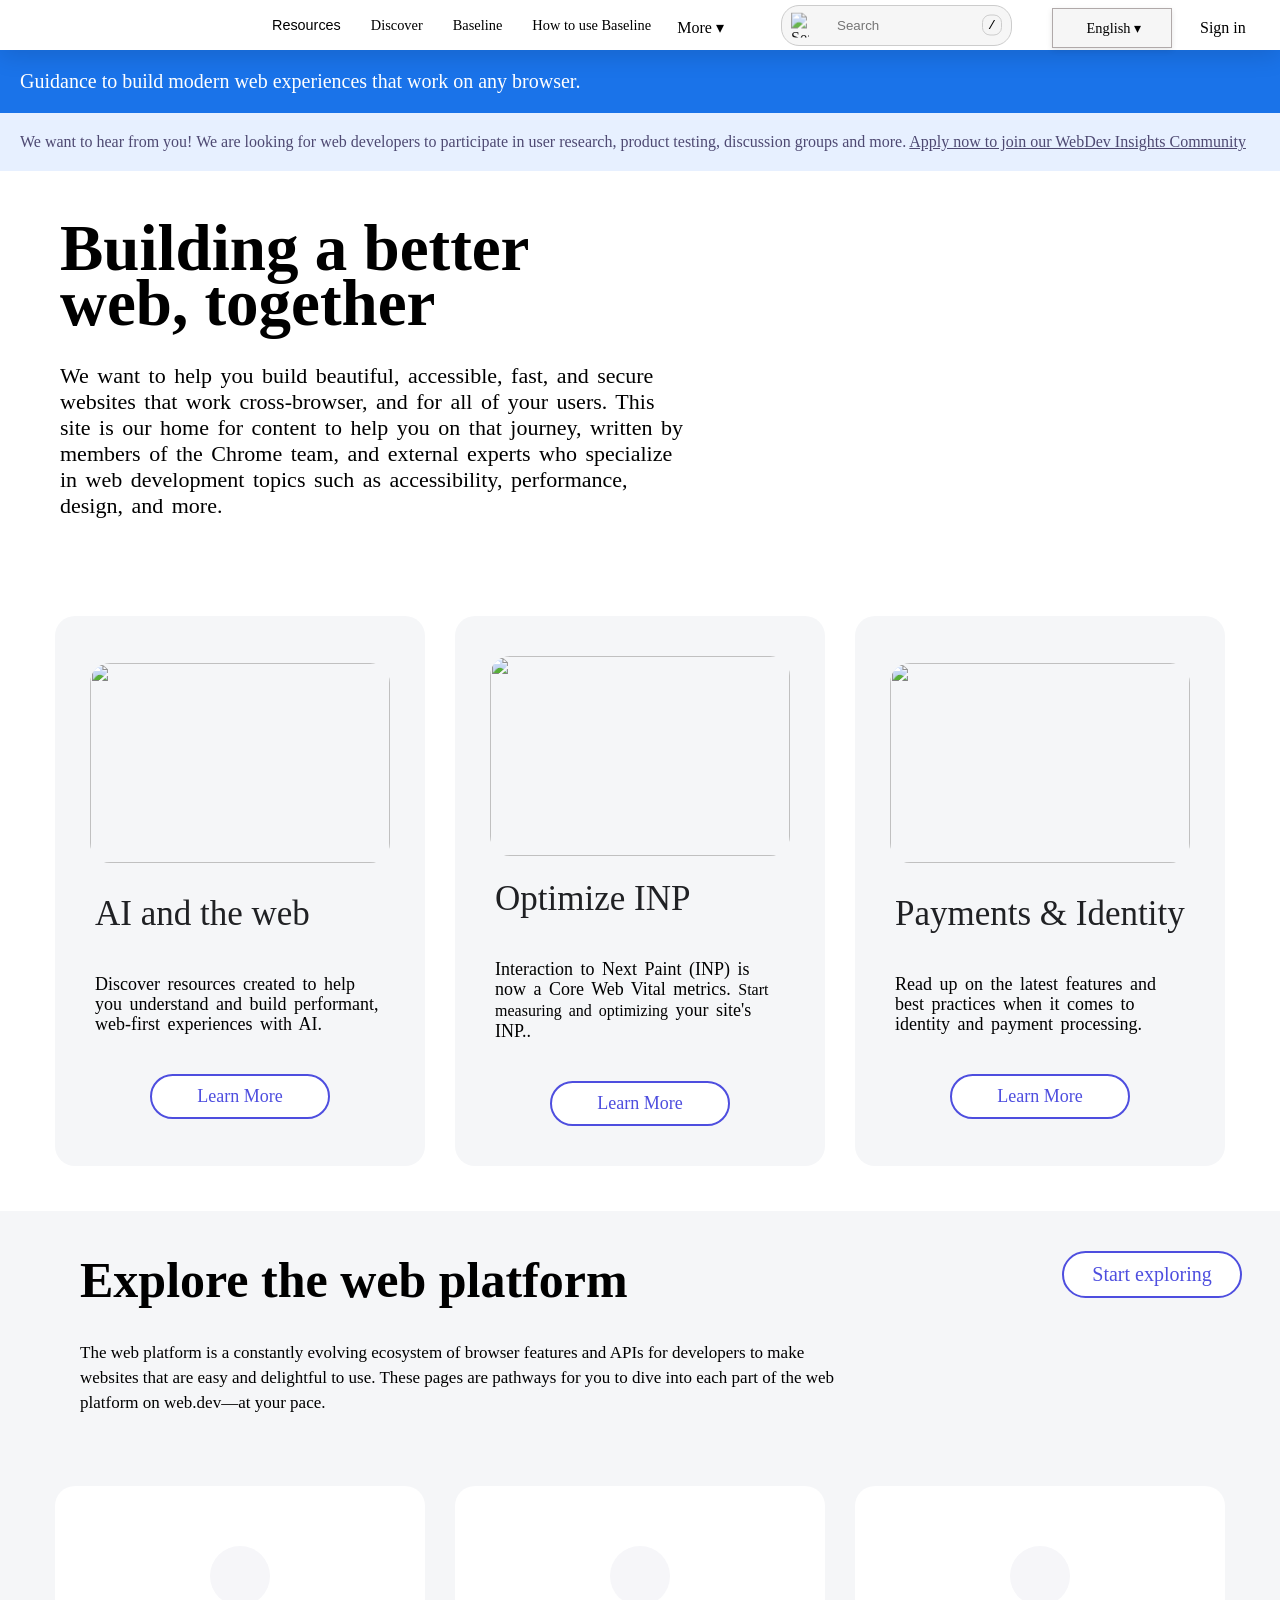
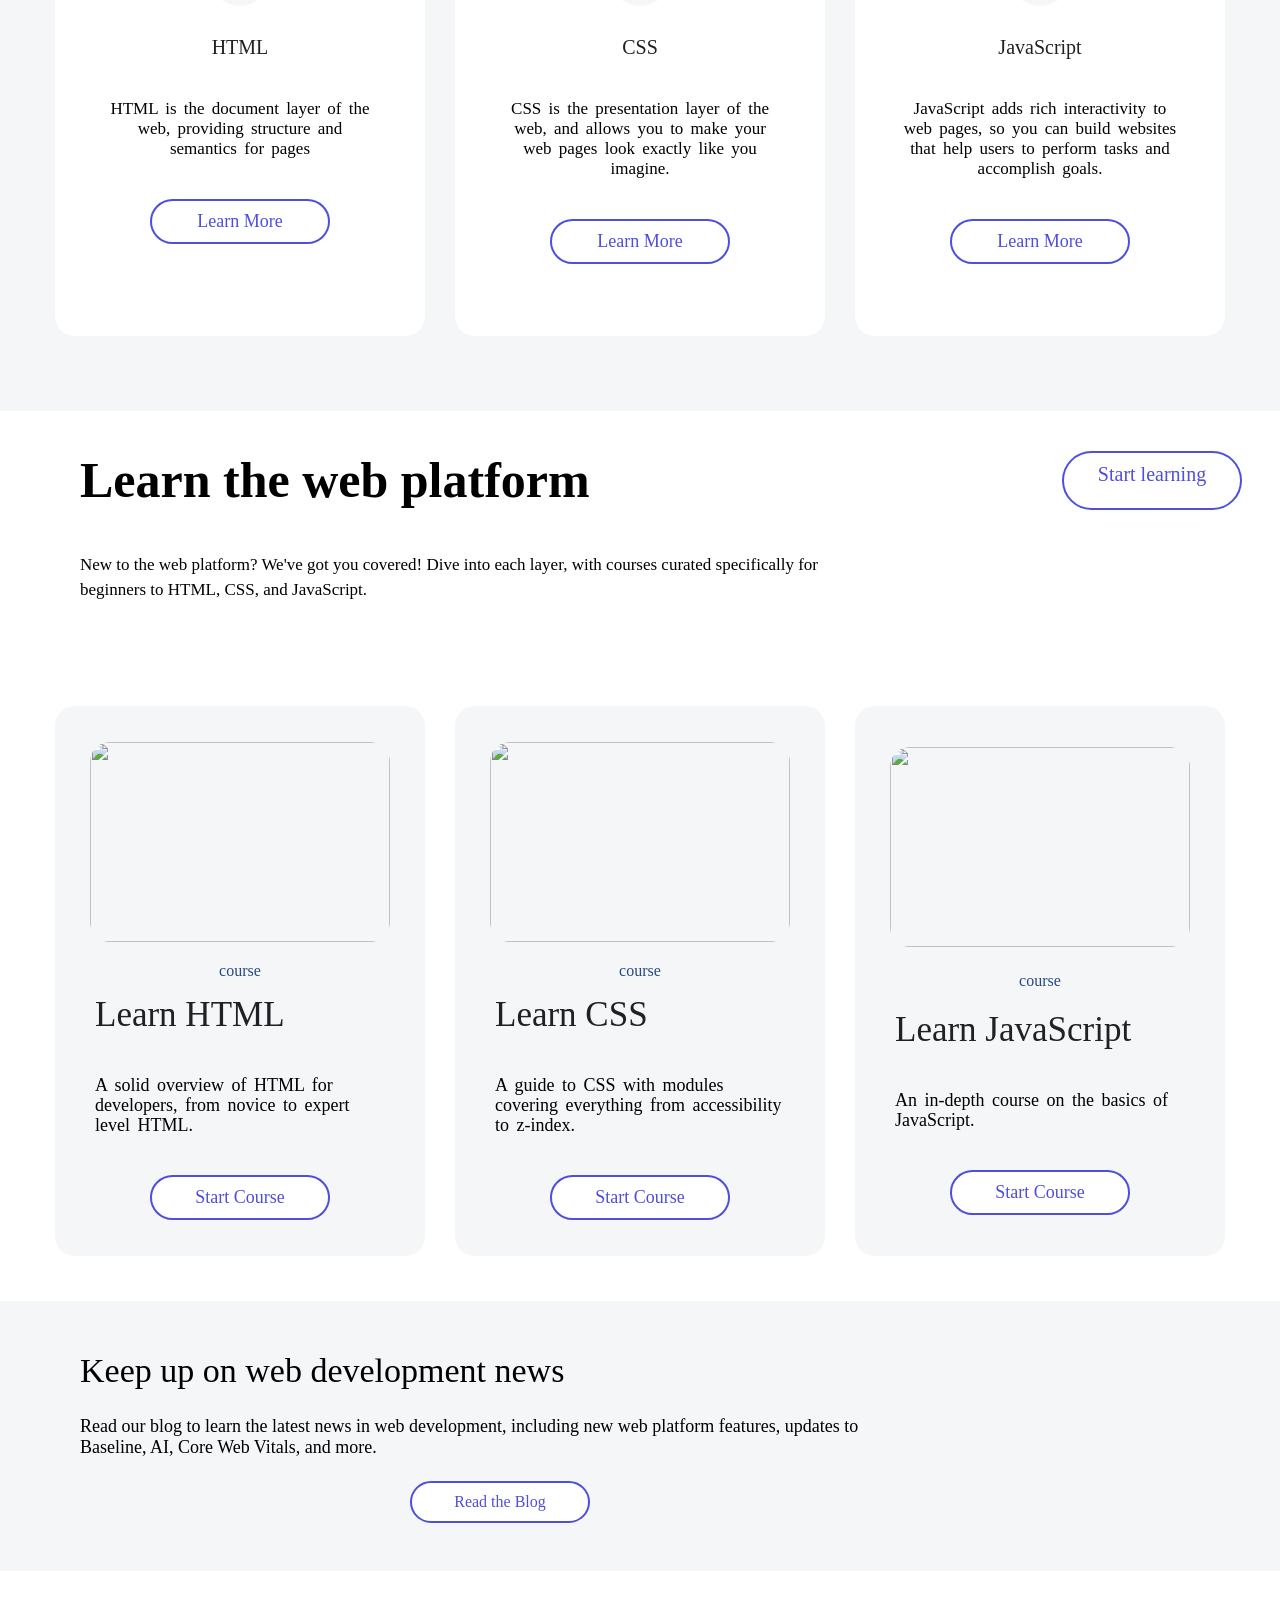
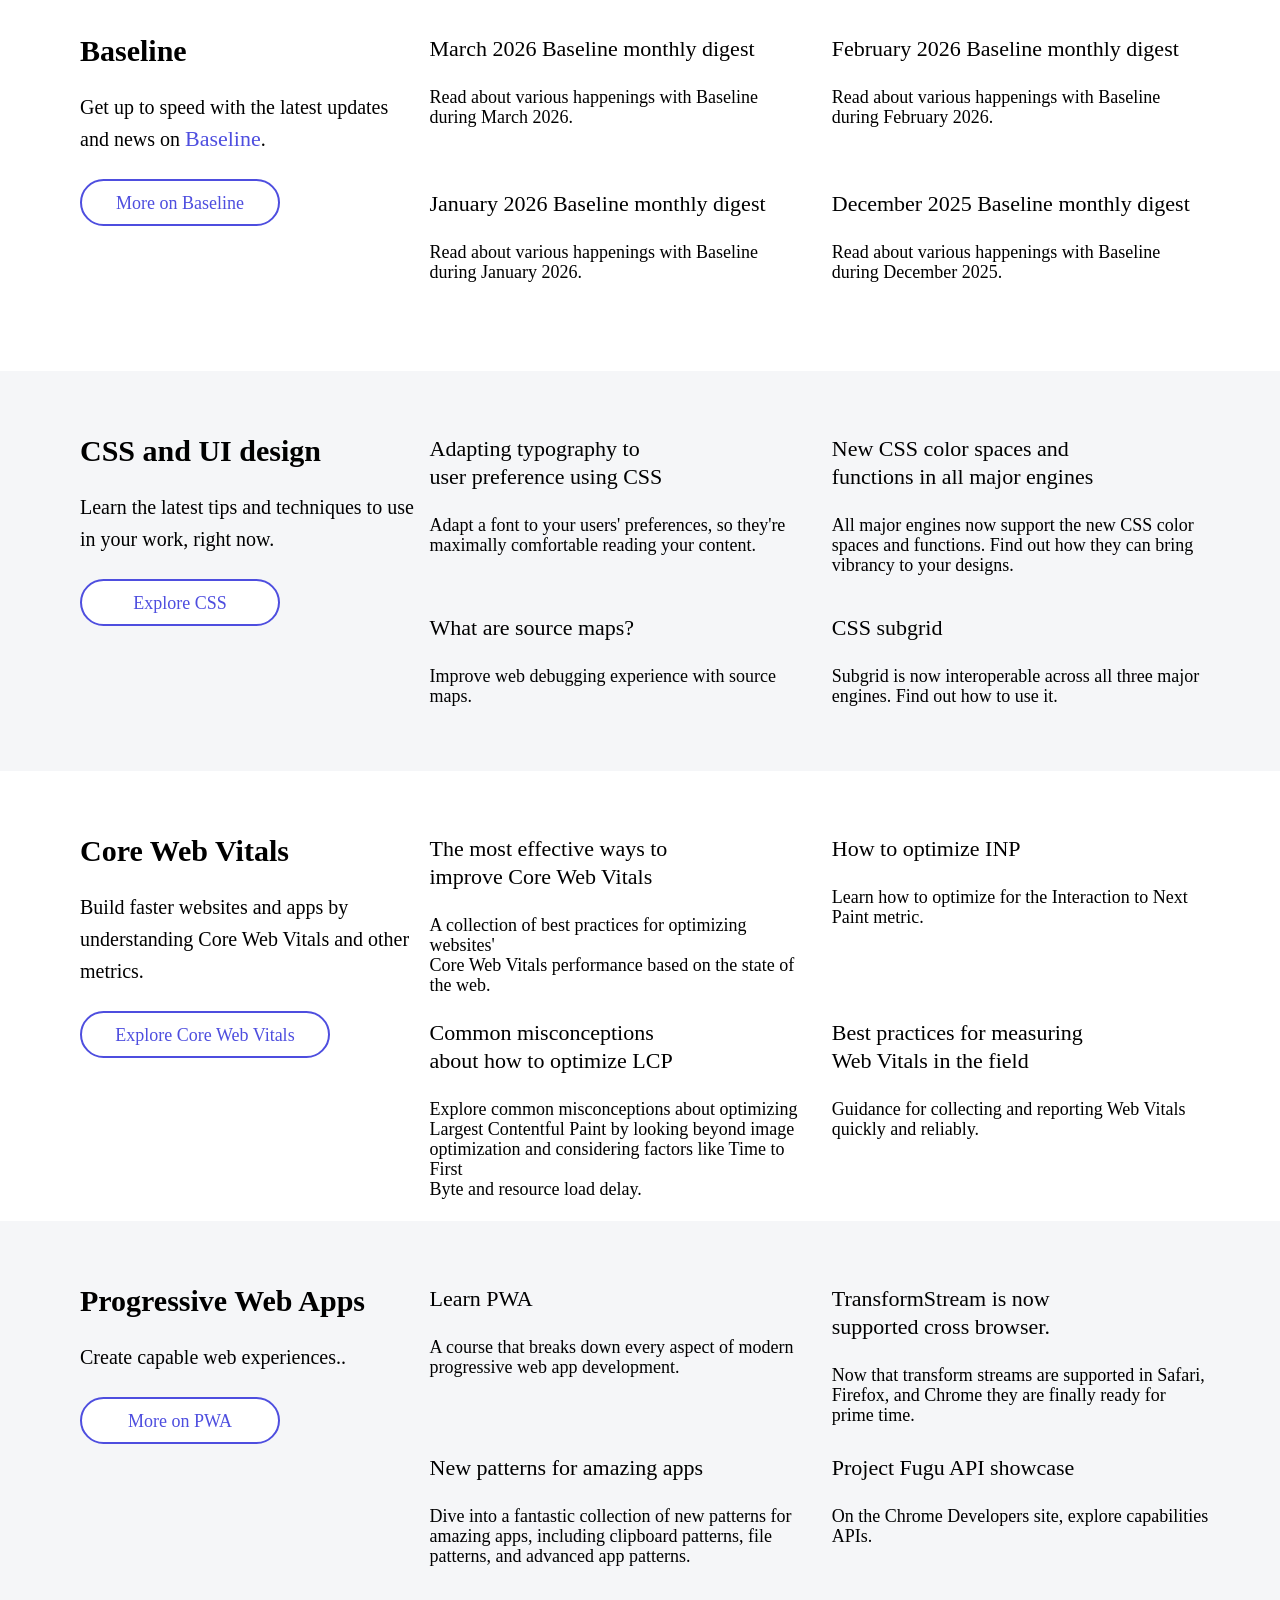
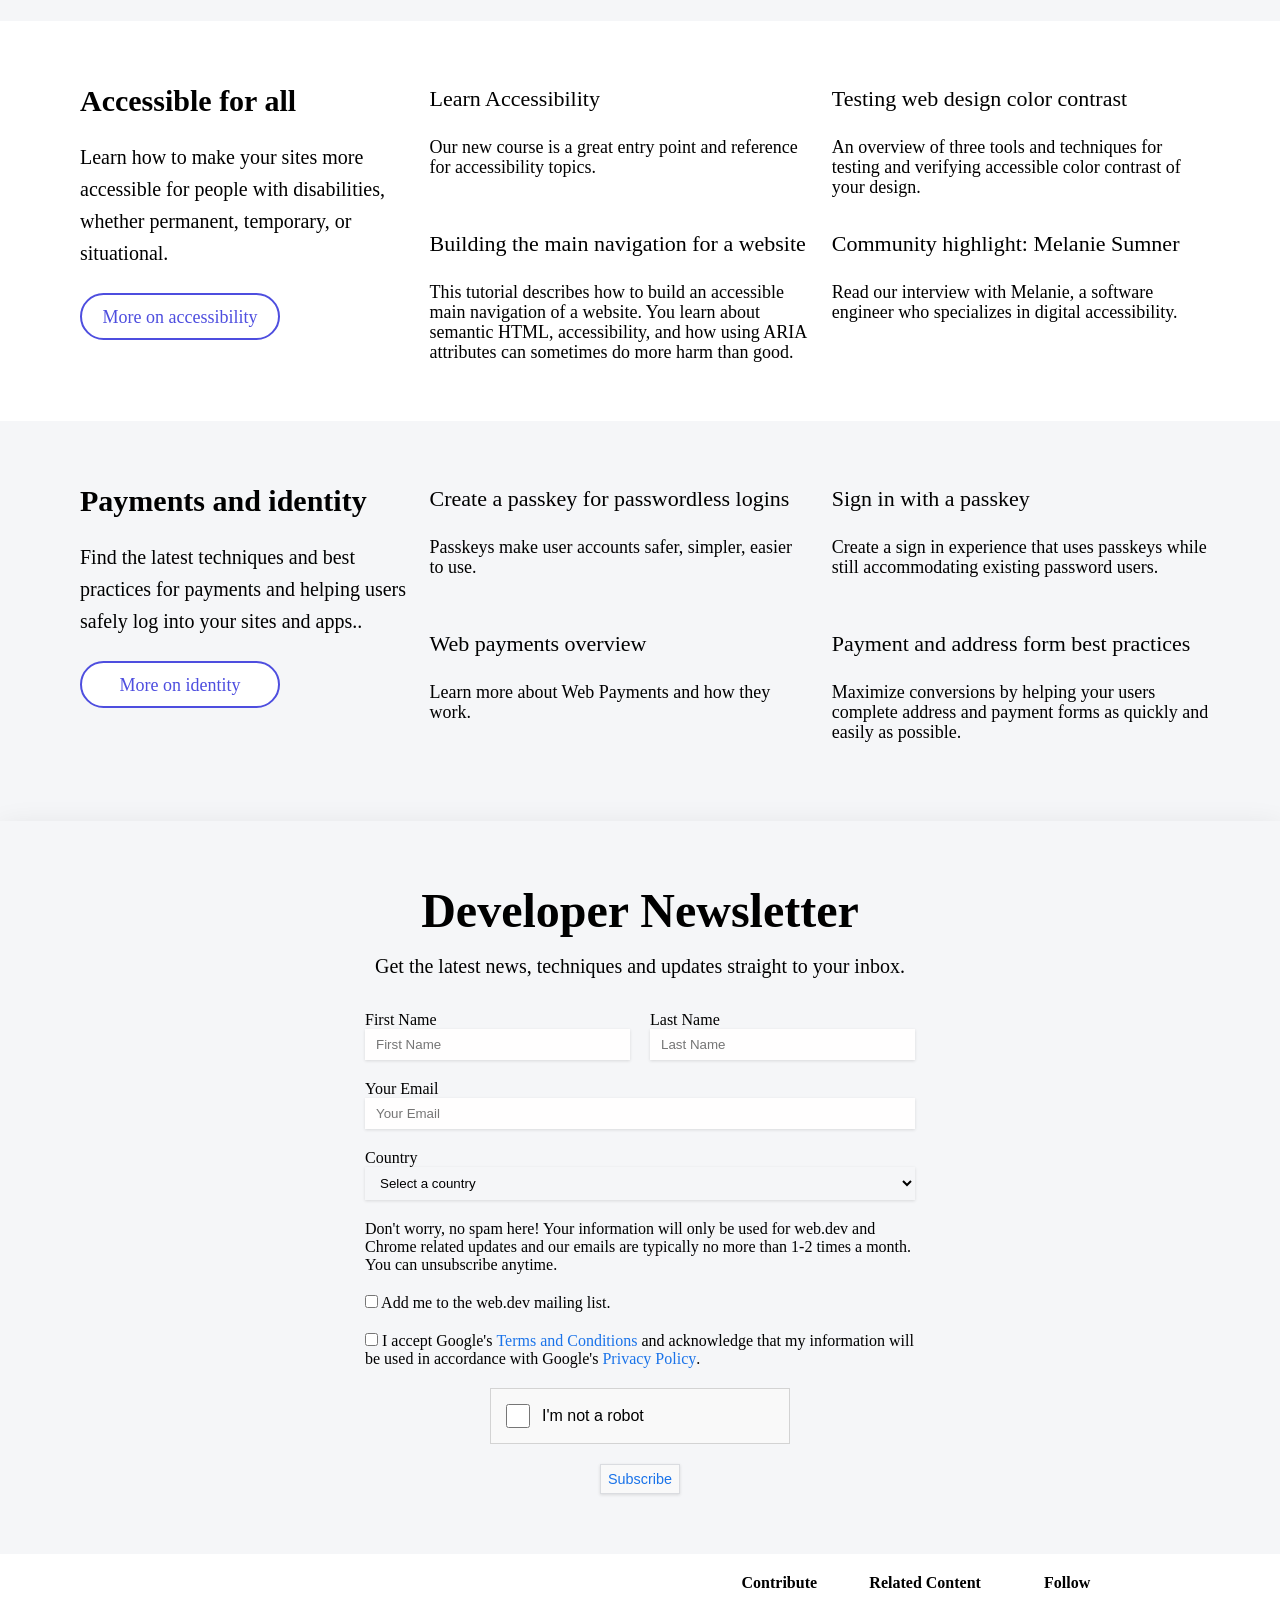
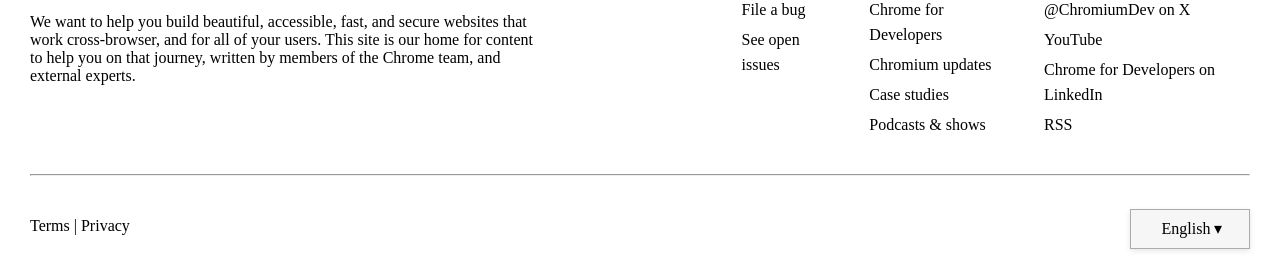
==== index.html @ 0dda72aa "Add files via upload" ====
<!DOCTYPE html>
<html lang="en">

<head>
  <meta charset="UTF-8">
  <meta name="viewport" content="width=device-width, initial-scale=1.0">
  <link rel="icon" type="image/png" href="/web-dev/web-dev-imgs/imgi_103_favicon.png">
  <link rel="stylesheet" href="style.css">
  <title>Document</title>
</head>

<body>
  <div class="header">
    <div class="d-img">
      <img src="./web-dev/web-dev-imgs/nav-img.svg" alt="" srcset="">
    </div>

    <div class="header-content">
      <div class="header-content1">
        <div class="nav-dropdown">
          <button>Resources</button>
        </div>

        <a href="#">Discover</a>

        <a href="#">Baseline</a>

        <a href="#" class="how-to">How to use Baseline</a>

        <div class="more">
          <span>More</span>
          <span class="arrow">▾</span>

          <ul class="more-menu">
            <li><a href="#">Blog</a></li>
            <li><a href="#">Case Study</a></li>
          </ul>

        </div>

      </div>

      <div class="header-content2">
        <div class="search-box">
          <img src="./web-dev/web-dev-imgs/download (1).svg" alt="Search" class="search-icon">

          <input type="text" placeholder="Search">

          <kbd class="search-stroke">/</kbd>
        </div>

        <div class="theme-dropdown">

          <div class="selected-theme">
            <img src="/web-dev/web-dev-imgs/icons8-light-mode-24.png" alt="">
          </div>

          <ul class="theme-menu">
            <li>
              <a href="#">
                <img src="/web-dev/web-dev-imgs/icons8-light-mode-24.png" alt="">
                Light Mode
              </a>
            </li>

            <li>
              <a href="#">
                <img src="/web-dev/web-dev-imgs/icons8-dark-mode-24.png" alt="">
                Dark Mode
              </a>
            </li>
          </ul>

        </div>

        <div class="header-content2-language">

          <label for="lang-toggle" class="lang-label">
            <img src="/web-dev/web-dev-imgs/icons8-globe-24.png" alt="" style="height:14px;">
            <span>English</span>
            <span class="arrow">▾</span>
          </label>

          <ul class="language-menu">
            <li><a href="#">English</a></li>
            <li><a href="#">French</a></li>
            <li><a href="#">Spanish</a></li>
          </ul>

        </div>

        <span class="header-content2-signin"><a href="#">Sign in</a></span>

      </div>

    </div>

  </div>

  <div class="guidance">
    <div>Guidance to build modern web experiences that work on any browser.</div>
  </div>

  <div>
    <div class="join">
      We want to hear from you! We are looking for web developers to participate in user research, product testing,
      discussion groups and more. <a href="#">Apply now to join our WebDev Insights Community</a>
    </div>

  </div>

  <section>
    <div class="content3">
      <div class="content3-word">
        <h3>Building a better <br> web, together</h3>
        <div class="sentence">We want to help you build beautiful, accessible, fast, and secure <br> websites that work
          cross-browser, and for all of your users. This <br> site is our home for content to help you on that journey,
          written by <br> members of the Chrome team, and external experts who specialize <br> in web development topics
          such as accessibility, performance, <br> design, and more.</div>
      </div>

      <figure class="content3-img">
        <img src="/web-dev/web-dev-imgs/imgi_2_home-blue.png" alt="" style="height: 300px;">
      </figure>

    </div>
  </section>

  <section>
    <div class="image-cards">

      <div class="image-cards1">
        <div>
          <a href="#"><img src="/web-dev/web-dev-imgs/imgi_3_ai-feature.png" alt=""
              style="height: 200px; width: 300px; border-radius: 20px;"></a>
        </div>

        <div class="image-cards1-words">
          <div>

            <h3 class="chard1"><a href="#">AI and the web</a></h3>

            <div class="chardsd">Discover resources created to help you understand and build performant, web-first
              experiences with AI.</div>

            <div class="chardsa">
              <a href="#">Learn More</a>
            </div>
          </div>

        </div>
      </div>

      <div class="image-cards2">
        <div>
          <a href="#"><img src="/web-dev/web-dev-imgs/imgi_4_inp-icon-only.jpg" alt=""
              style="height: 200px; width: 300px; border-radius: 20px;"></a>
        </div>

        <div class="image-cards2-words">
          <div>

            <h3 class="chard2"><a href="#">Optimize INP</a></h3>

            <div class="chardsd">Interaction to Next Paint (INP) is now a Core Web Vital metrics. <a href="#">Start
                measuring and optimizing</a> your site's INP..</div>

            <div class="chardsa">
              <a href="#">Learn More</a>
            </div>
          </div>

        </div>
      </div>

      <div class="image-cards3">
        <div>
          <a href="#"><img src="/web-dev/web-dev-imgs/imgi_5_hero-identity.png" alt=""
              style="height: 200px; width: 300px; border-radius: 20px;"></a>
        </div>

        <div class="image-cards3-words">
          <div>

            <h3 class="chard3"><a href="#">Payments & Identity</a></h3>

            <div class="chardsd">Read up on the latest features and best practices when it comes to identity and payment
              processing.</div>

            <div class="chardsa">
              <a href="#">Learn More</a>
            </div>
          </div>

        </div>
      </div>

    </div>
  </section>

  <section>
    <div class="Explore">
      <h2>Explore the web platform</h2>
      <div class="Explorea">
        <a href="#">Start exploring</a>
      </div>
      <div class="explored">The web platform is a constantly evolving ecosystem of browser features and APIs for
        developers to make <br>websites that are easy and delightful to use. These pages are pathways for you to dive
        into each part of the web platform on web.dev—at your pace.</div>
    </div>
  </section>

  <section>
    <div class="second-cards">
      <div class="second-cards1">

        <div class="second-img">
          <a href="#"><img src="/web-dev/web-dev-imgs/icons8-html-24.png" alt=""></a>
        </div>

        <div class="second-cards1-words">
          <h3 class="second-chard1">
            <a href="#">HTML</a>
          </h3>
          <div class="second-chardsd">HTML is the document layer of the web, providing structure and semantics for pages
          </div>
          <div class="second-chardsa">
            <a href="#">Learn More</a>
          </div>
        </div>
      </div>

      <div class="second-cards2">

        <div class="second-img">
          <a href="#"><img src="/web-dev/web-dev-imgs/icons8-css-24.png" alt="" srcset=""></a>
        </div>

        <div class="second-cards2-words">
          <h3 class="second-chard2">
            <a href="#">CSS</a>
          </h3>
          <div class="second-chardsd">CSS is the presentation layer of the web, and allows you to make your web pages
            look exactly like you
            imagine.</div>
          <div class="second-chardsa">
            <a href="#">Learn More</a>
          </div>
        </div>
      </div>

      <div class="second-cards3">
        <div class="second-img">
          <a href="#"><img src="/web-dev/web-dev-imgs/icons8-javascript-24.png" alt="" srcset="">
          </a>
        </div>
        <div class="second-cards3-words">
          <h3 class="second-chard3">
            <a href="#">JavaScript</a>
          </h3>
          <div class="second-chardsd">JavaScript adds rich interactivity to web pages, so you can build websites that
            help users to perform tasks and accomplish goals.</div>
          <div class="second-chardsa">
            <a href="#">Learn More</a>
          </div>
        </div>
      </div>
    </div>
  </section>

  <section>
    <div class="Second-Explore">
      <h2>Learn the web platform</h2>
      <div class="Explorea">
        <a href="#">Start learning</a>
      </div>
      <div class="explored">New to the web platform? We've got you covered! Dive into each layer, with courses curated
        specifically for beginners to HTML, CSS, and JavaScript.</div>
    </div>
  </section>

  <section>
    <div class="image-cards">

      <div class="image-cards1">
        <div>
          <a href="#"><img src="/web-dev/web-dev-imgs/html_960.png" alt=""
              style="height: 200px; width: 300px; border-radius: 20px;"></a>
        </div>

        <div style="color: #274886;">
          <span>course</span>
        </div>

        <div class="image-cards1-words">
          <div>

            <h3 class="chard1"><a href="#">Learn HTML</a></h3>

            <div class="chardsd">A solid overview of HTML for developers, from novice to expert level HTML.</div>

            <div class="chardsa3">
              <a href="#">Start Course</a>
            </div>
          </div>

        </div>
      </div>

      <div class="image-cards2">
        <div>
          <a href="#"><img src="/web-dev/web-dev-imgs/css_960.png" alt=""
              style="height: 200px; width: 300px; border-radius: 20px;"></a>
        </div>

        <div style="color: #274886;">
          <span>course</span>
        </div>

        <div class="image-cards2-words">
          <div>

            <h3 class="chard2"><a href="#">Learn CSS</a></h3>

            <div class="chardsd">A guide to CSS with modules covering everything from accessibility to z-index.</div>

            <div class="chardsa3">
              <a href="#">Start Course</a>
            </div>
          </div>

        </div>
      </div>

      <div class="image-cards3">
        <div>
          <a href="#"><img src="/web-dev/web-dev-imgs/js_960.png" alt=""
              style="height: 200px; width: 300px; border-radius: 20px;"></a>
        </div>

        <div style="color: #274886;">
          <span>course</span>
        </div>

        <div class="image-cards3-words">
          <div>

            <h3 class="chard3"><a href="#">Learn JavaScript</a></h3>

            <div class="chardsd">An in-depth course on the basics of JavaScript.</div>

            <div class="chardsa3">
              <a href="#">Start Course</a>
            </div>
          </div>

        </div>
      </div>

    </div>
  </section>

  <section>
    <div class="blog">

      <div class="blog1">
        <h3>Keep up on web development news</h3>

        <div class="blog-d">Read our blog to learn the latest news in web development, including new web platform
          features, updates to Baseline, AI, Core Web Vitals, and more.</div>
        <div class="blog-a">
          <a href="#">Read the Blog</a>
        </div>
      </div>

      <div class="blog-img">
        <img src="/web-dev/web-dev-imgs/imgi_95_blog-header_480.png" alt="" style="height: 180px;">
      </div>

    </div>


  </section>

  <section>
    <div class="baseline">
      <header class="baseline1">
        <div>
          <h2>Baseline</h2>
          <div class="baseline1-get-up-to-speed">Get up to speed with the latest updates and news on <a
              href="#">Baseline</a>.</div>
        </div>

        <div class="baseline1-header-more"><a href="#">More on Baseline</a></div>
      </header>


      <div class="baseline2">
        <div>
          <h3><a href="#">March 2026 Baseline monthly digest</a></h3>
          <div>Read about various happenings with Baseline during March 2026.</div>
        </div>

        <div>
          <h3><a href="#">February 2026 Baseline monthly digest</a></h3>
          <div>Read about various happenings with Baseline during February 2026.</div>
        </div>

        <div>
          <h3><a href="#">January 2026 Baseline monthly digest</a></h3>
          <div>Read about various happenings with Baseline during January 2026.</div>
        </div>

        <div>
          <h3><a href="#">December 2025 Baseline monthly digest</a></h3>
          <div>Read about various happenings with Baseline during December 2025.</div>
        </div>
      </div>
    </div>
  </section>

  <section>
    <div class="second-baseline">
      <header class="second-baseline1">
        <div>
          <h2>CSS and UI design</h2>
          <div class="second-baseline1-get-up-to-speed">Learn the latest tips and techniques to use in your work, right
            now.</div>
        </div>

        <div class="second-baseline1-header-more"><a href="#">Explore CSS</a></div>
      </header>


      <div class="second-baseline2">
        <div>
          <h3><a href="#">Adapting typography to <br> user preference using CSS</a></h3>
          <div>Adapt a font to your users' preferences, so they're maximally comfortable reading your content.</div>
        </div>

        <div>
          <h3><a href="#">New CSS color spaces and <br> functions in all major engines</a></h3>
          <div>All major engines now support the new CSS color spaces and functions. Find out how they can bring
            vibrancy to your designs.</div>
        </div>

        <div>
          <h3><a href="#">What are source maps?</a></h3>
          <div>Improve web debugging experience with source maps.</div>
        </div>

        <div>
          <h3><a href="#">CSS subgrid</a></h3>
          <div>Subgrid is now interoperable across all three major engines. Find out how to use it.</div>
        </div>
      </div>
    </div>
  </section>

  <section>
    <div class="baseline" style="height: 450px;">
      <header class="baseline1">
        <div>
          <h2>Core Web Vitals</h2>
          <div class="baseline1-get-up-to-speed">Build faster websites and apps by understanding Core Web Vitals and
            other metrics.</div>
        </div>

        <div class="baseline1-header-more" style="width: 250px;"><a href="#">Explore Core Web Vitals</a></div>
      </header>


      <div class="baseline2">
        <div>
          <h3><a href="#">The most effective ways to <br> improve Core Web Vitals</a></h3>
          <div>A collection of best practices for optimizing websites' <br> Core Web Vitals performance based on the
            state of <br> the web.</div>
        </div>

        <div>
          <h3><a href="#">How to optimize INP</a></h3>
          <div>Learn how to optimize for the Interaction to Next Paint metric.</div>
        </div>

        <div>
          <h3><a href="#">Common misconceptions <br> about how to optimize LCP</a></h3>
          <div>Explore common misconceptions about optimizing <br> Largest Contentful Paint by looking beyond image <br>
            optimization and considering factors like Time to First <br> Byte and resource load delay.</div>
        </div>

        <div>
          <h3><a href="#">Best practices for measuring <br> Web Vitals in the field</a></h3>
          <div>Guidance for collecting and reporting Web Vitals <br> quickly and reliably.</div>
        </div>
      </div>
    </div>
  </section>

  <section>
    <div class="second-baseline">
      <header class="second-baseline1">
        <div>
          <h2>Progressive Web Apps</h2>
          <div class="second-baseline1-get-up-to-speed">Create capable web experiences.</a>.</div>
        </div>

        <div class="second-baseline1-header-more"><a href="#">More on PWA</a></div>
      </header>


      <div class="second-baseline2">
        <div>
          <h3><a href="#">Learn PWA</a></h3>
          <div>A course that breaks down every aspect of modern progressive web app development.</div>
        </div>

        <div>
          <h3><a href="#">TransformStream is now <br> supported cross browser.</a></h3>
          <div>Now that transform streams are supported in Safari, Firefox, and Chrome they are finally ready for prime
            time.</div>
        </div>

        <div>
          <h3><a href="#">New patterns for amazing apps</a></h3>
          <div>Dive into a fantastic collection of new patterns for amazing apps, including clipboard patterns, file
            patterns, and advanced app patterns.</div>
        </div>

        <div>
          <h3><a href="#">Project Fugu API showcase</a></h3>
          <div>On the Chrome Developers site, explore capabilities APIs.</div>
        </div>
      </div>
    </div>
  </section>

  <section>
    <div class="baseline">
      <header class="baseline1">
        <div>
          <h2>Accessible for all</h2>
          <div class="baseline1-get-up-to-speed">Learn how to make your sites more <br> accessible for people with
            disabilities, <br> whether permanent, temporary, or <br> situational.</div>
        </div>

        <div class="baseline1-header-more"><a href="#">More on accessibility</a></div>
      </header>


      <div class="baseline2">
        <div>
          <h3><a href="#">Learn Accessibility</a></h3>
          <div>Our new course is a great entry point and reference for accessibility topics.</div>
        </div>

        <div>
          <h3><a href="#">Testing web design color contrast</a></h3>
          <div>An overview of three tools and techniques for testing and verifying accessible color contrast of your
            design.</div>
        </div>

        <div>
          <h3><a href="#">Building the main navigation for a website</a></h3>
          <div>This tutorial describes how to build an accessible main navigation of a website. You learn about semantic
            HTML, accessibility, and how using ARIA attributes can sometimes do more harm than good.</div>
        </div>

        <div>
          <h3><a href="#">Community highlight: Melanie Sumner</a></h3>
          <div>Read our interview with Melanie, a software engineer who specializes in digital accessibility.</div>
        </div>
      </div>
    </div>
  </section>

  <section>
    <div class="second-baseline">
      <header class="second-baseline1">
        <div>
          <h2>Payments and identity</h2>
          <div class="second-baseline1-get-up-to-speed">Find the latest techniques and best <br> practices for payments
            and helping users <br> safely log into your sites and apps.</a>.</div>
        </div>

        <div class="second-baseline1-header-more"><a href="#">More on identity</a></div>
      </header>


      <div class="second-baseline2">
        <div>
          <h3><a href="#">Create a passkey for passwordless logins</a></h3>
          <div>Passkeys make user accounts safer, simpler, easier to use.</div>
        </div>

        <div>
          <h3><a href="#">Sign in with a passkey</a></h3>
          <div>Create a sign in experience that uses passkeys while still accommodating existing password users.</div>
        </div>

        <div>
          <h3><a href="#">Web payments overview</a></h3>
          <div>Learn more about Web Payments and how they work.</div>
        </div>

        <div>
          <h3><a href="#">Payment and address form best practices</a></h3>
          <div>Maximize conversions by helping your users complete address and payment forms as quickly and easily as
            possible.</div>
        </div>
      </div>
    </div>
  </section>

  <section>
    <div class="form-div-header">

      <div class="form-word">
        <h2>Developer Newsletter</h2>
        <div>Get the latest news, techniques and updates straight to your inbox.</div>
      </div>

      <div class="form-div">
        <form>
          <div class="form-line">

            <div>
              <label for="">First Name</label>
              <input type="text" placeholder="First Name" id="">
            </div>



            <div>
              <label for="">Last Name</label>
              <input type="text" placeholder="Last Name" id="">
            </div>

          </div>


          <div class="email-div">
            <label for="">Your Email</label>
            <input type="text" placeholder="Your Email" id="">
          </div>



          <div class="country-div">
            <label for="country">Country</label>
            <select id="country" name="country">
              <option value="">Select a country</option>
              <option value="ng">Nigeria</option>
              <option value="uk">United Kingdom</option>
              <option value="us">United States</option>
              <option value="ca">Canada</option>
            </select>
            </label>
          </div>

          <div>
            Don't worry, no spam here! Your information will only be used for web.dev and Chrome related updates and our
            emails are typically no more than 1-2 times a month. You can unsubscribe anytime.
          </div>

          <div>
            <input type="checkbox">
            Add me to the web.dev mailing list.
          </div>

          <div class="input-a">
            <input type="checkbox">
            I accept Google's <a href="#">Terms and Conditions</a> and acknowledge that my information will be used in
            accordance with Google's <a href="#">Privacy Policy</a>.
          </div>

          <div class="captcha-box">
            <input type="checkbox" class="robot">
            <label for="robot">I'm not a robot</label>
          </div>

          <div class="subscribe">
            <button type="submit">Subscribe</button>
          </div>
        </form>
      </div>

    </div>
  </section>

  <footer>
    <ul class="foot">
      <li class="foot-img">
        <img src="./web-dev/web-dev-imgs/nav-img.svg" alt="">
        <div>We want to help you build beautiful, accessible, fast, and secure websites that <br> work cross-browser, and for
          all of your users. This site is our home for content <br> to help you on that journey, written by members of the
          Chrome team, and <br> external experts.</div>
      </li>

      <li class="foot-contribute">
        <h3>Contribute</h3>
        <ul>
          <li><a href="#">File a bug</a></li>
          <li><a href="#">See open issues</a></li>
        </ul>
      </li>

      <li class="foot-content">
        <h3>Related Content</h3>
        <ul>
          <li><a href="#">Chrome for Developers</a></li>
          <li><a href="#">Chromium updates</a></li>
          <li><a href="#">Case studies</a></li>
          <li><a href="#">Podcasts & shows</a></li>
        </ul>
      </li>

      <li class="foot-follow">
        <h3>Follow</h3>
        <ul>
          <li><a href="#">@ChromiumDev on X</a></li>
          <li><a href="#">YouTube</a></li>
          <li><a href="#">Chrome for Developers on LinkedIn</a></li>
          <li><a href="#">RSS</a></li>
        </ul>
      </li>
    </ul>
  </footer>

  <section>
    <hr class="hr">
  </section>

  <section>
    <footer>
      <nav class="foota">
        <ul>
          <li>Terms | Privacy</li>
        </ul>
        <div class="header-content2-language">

          <label for="lang-toggle" class="lang-label">
            <img src="/web-dev/web-dev-imgs/icons8-globe-24.png" alt="" style="height:14px;">
            <span>English</span>
            <span class="arrow">▾</span>
          </label>

          <ul class="language-menu">
            <li><a href="#">English</a></li>
            <li><a href="#">French</a></li>
            <li><a href="#">Spanish</a></li>
          </ul>

        </div>
      </nav>
    </footer>
  </section>


</body>

</html>
---- style.css ----
* {
  margin: 0;
  padding: 0;
  box-sizing: border-box;
}


.header {
  display: flex;
  align-items: center;
  height: 50px;
  width: 100%;
  padding-left: 20px;
  background-color: rgb(255, 255, 255);
  box-shadow: 0 6px 24px rgba(0, 0, 0, 0.12);
  position: sticky;
  top: 0;
  z-index: 1000;
}

.d-img {
  flex: 2;
}

.header img {
  height: 35px;
}

.header-content {
  display: flex;
  gap: 60px;
  flex: 8;
  align-items: center;
  width: 100%;
}

.header-content1 {
  display: flex;
  gap: 30px;
  align-items: center;
  flex: 5;
}

.more {
  margin-left: -5px;
  width: 60px;
  position: relative;
  margin-top: 5px;
  cursor: pointer;
}

.more-menu {
  position: absolute;
  top: 100%;
  left: 0;
  width: 160px;
  list-style: none;
  padding: 5px 0;
  background: white;
  box-shadow: 0 4px 10px rgba(0,0,0,0.15);

  display: none;
}

.more:hover .more-menu {
  display: block;
  cursor: pointer;
}

.more-menu a {
  display: block;
  padding: 8px 12px;
  text-decoration: none;
  color: black;
  width: 130px;
}

.more-menu a:hover {
  background-color: #f3f3f3;
}

.how-to {
  width: 120px;
}

.header-content1 a {
  margin-top: 6px;
}

.header-content1 a, button {
  text-decoration: none;
  color: black;
  border: none;
  background: none;
  border: none;
  outline: none;
  cursor: pointer;
  font-size: 0.9rem;
  margin-top: 0px;
}

.header-content2 {
  display: flex;
  flex: 5;
  gap: 20px;
  height: 60px;
  align-items: center;
  margin-left: -50px;
}

.header-content2 img, a {
  text-decoration: none;
  color: black;
  border: none;
  background: none;
  border: none;
  outline: none;
  cursor: pointer;
  font-size: 1rem;
  margin-top: 5px;
}

.header-content2 span {
  font-size: 0.9rem;
}

.search-box {
  position: relative;
}

.search-box input {
  padding: 12px 05px 12px 55px;
  border: 1px solid #ccc;
  border-radius: 18px;
  background-color: rgba(204, 204, 204, 0.19);
}

.search-icon {
  position: absolute;
  padding-bottom: 10px;
  top: 50%;
  transform: translateY(-50%);
  margin-left: 10px;
  opacity: 0.9;
  width: 18px;  
  height: 18px;
  object-fit: contain;
}

.search-stroke {
  position: absolute;
  top: 50%;
  transform: translateY(-50%);
  margin-left: -30px;
  padding: 2px 5px;
  border: 1px solid #ccc;
  border-radius: 8px;
  background: #f5f5f5;
}

.header-content2-signin {
  width: 70px;
  padding: 8px 6px 8px 8px;
  margin-top: 5px;
}

.header-content2-signin:hover {
  border: 1px solid black;
  background-color: #ccc;
  border-radius: 10px;
  width: 70px;
  padding: 8px 6px 8px 8px;
  margin-top: 5px;
}

.header-content2-language {
  border: 1px solid rgba(167, 159, 159, 0.884);
  background-color: rgba(204, 204, 204, 0.19);
  box-shadow: 0 2px 6px rgba(0, 0, 0, 0.1);
  width: 120px;
  margin-top: 5px;
  height: 40px;
  position: relative;
  display: flex;
  align-items: center;
  gap: 8px;
  justify-content: center;
  cursor: pointer;
}

.language-menu {
  position: absolute;
  top: 100%;
  left: 0;
  width: 160px;
  list-style: none;
  padding: 5px 0;
  background: white;
  box-shadow: 0 4px 10px rgba(0,0,0,0.15);

  display: none;
}

.header-content2-language:hover .language-menu {
  display: block;
}

.language-menu a {
  display: block;
  padding: 8px 12px;
  text-decoration: none;
  color: black;
  width: 130px;
}

.language-menu a:hover {
  background-color: #f3f3f3;
}

.theme-dropdown {
  position: relative;
  display: inline-block;
  cursor: pointer;
}

/* dropdown hidden */
.theme-menu {
  position: absolute;
  top: 100%;
  right: 0;
  background: white;
  list-style: none;
  margin: 0;
  padding: 5px 0;
  min-width: 160px;
  box-shadow: 0 6px 24px rgba(0, 0, 0, 0.12);

  opacity: 0;
  visibility: hidden;
  transform: translateY(10px);
  transition: 0.3s ease;
}

/* show on hover or click alternative later */
.theme-dropdown:hover .theme-menu {
  opacity: 1;
  visibility: visible;
  transform: translateY(0);
}

.theme-menu li a {
  display: flex;
  align-items: center;
  gap: 8px;
  padding: 8px 12px;
  text-decoration: none;
  color: black;
}

.theme-menu li a:hover {
  background: #f2f2f2;
}

.theme-menu img {
  height: 18px;
}

.guidance {
  color: white;
  background-color: #1a73e9;
  margin: auto;
  font-weight: 500;
  font-size: 20px;
  padding-left: 20px;
  padding-top: 20px;
  padding-bottom: 20px;
}

.join {
  background-color: rgb(231, 240, 255);
  padding-left: 20px;
  padding-top: 20px;
  padding-bottom: 20px;
  font-size: 16px;
  color: #4e4972;
}

.join a {
  text-decoration: underline;
  color: #4e4972;
}

/* section {
  width: 100%;
  padding-left: 60px;
} */

.content3 {
  display: flex;
  align-items: center;
  height: 400px;
  margin-left: 60px;
}

.content3-word {
  height: 300px;
  display: grid;

}

.content3-word h3 {
  font-weight: 900;
  font-size: 65px;
  line-height: 55px;
}

.sentence {
  font-size: 22px;
  margin-top: 30px;
  word-spacing: 3px;
}

.content3-img {
  padding: 50px 10px 50px 90px;
}

.image-cards {
  display: flex;
  height: 600px;
  justify-content: center;
  padding: 40px;
  align-items: center;
  margin: 20px 0;
}

.image-cards1, 
.image-cards2, 
.image-cards3 {
  background-color: #f5f6f8;
  height: 550px;
  width: 380px;
  border-radius: 20px;
  place-items: center;
  margin: 0px 15px;
  display: flex;
  flex-direction: column;
  justify-content: space-evenly;

  padding: 20px;
  box-sizing: border-box;
}

.chard1 a, 
.chard2 a, 
.chard3 a {
  font-size: 35px;
  font-weight: 500;
  color: RGB(32, 33, 36);
}

.chard1 a:hover, 
.chard2 a:hover, 
.chard3 a:hover {
  font-size: 35px;
  font-weight: 500;
  color: RGB(32, 33, 36);
  text-decoration: underline;
}

.image-cards1-words > div,
.image-cards2-words > div,
.image-cards3-words > div {
  display: flex;
  flex-direction: column;
  gap: 40px;
  margin: 0 20px;
}

.chardsa {
  border-radius: 45px;
  background-color: rgb(255, 255, 255);
  width: 180px;
  padding: 10px;
  margin: auto;
  border: 2px solid rgb(78, 78, 223);
  text-align: center;
}

.chardsd {
  word-spacing: 3px;
  line-height: 20px;
  font-size: 18px;
}

.chardsa a {
  color: rgb(78, 78, 223);
  font-size: 18px;
}

.chardsa:hover {
  border-color: transparent;
  background-color: transparent;
  cursor: pointer;
}

.Explore {
  background-color: #f5f6f8;
  height: 250px;
  padding: 40px 80px;
  display: grid;
  grid-template-columns: repeat(2, 1fr);
  gap: 12px;
}

.Explore h2, 
.Second-Explore h2 {
  font-weight: 900;
  font-size: 50px;
  height: 60px;
  width: 970px;
}

.Explorea {
  border-radius: 45px;
  background-color: rgb(255, 255, 255);
  width: 180px;
  padding: 10px 0 0 0;
  margin-bottom: 20px;
  border: 2px solid rgb(78, 78, 223);
  text-align: center;
}

.Explorea a {
  font-weight: 500;
  font-size: 20px;
  color: rgb(78, 78, 223);
}

.explored {
  grid-column: 1;
  font-size: 17px;
  line-height: 25px;
  width: 800px;
  margin-top: 10px;
}

.Explorea:hover {
  background-color: transparent;
  border: transparent;
  cursor: pointer;
}

.second-cards {
  background-color: rgb(245, 246, 248);
  display: flex;
  height: 600px;
  justify-content: center;
  padding: 40px;
  align-items: center;
  margin-top: -50px;
}

.second-cards1,
.second-cards2,
.second-cards3 {
  background-color: white;
  height: 450px;
  width: 400px;
  border-radius: 20px;
  place-items: center;
  margin: 0px 15px;
  display: flex;
  flex-direction: column;
  gap: 30px;
  padding: 60px 26px;
  box-sizing: border-box;
}

.second-img {
  background-color: #f6f6f9;
  border-radius: 50%;
  width: 60px;
  height: 60px;
  display: flex;
  justify-content: center;
  align-items: center;
}

.second-img img {
  height: 38px;

}

.second-chard1 a, 
.second-chard2 a, 
.second-chard3 a {
  font-size: 20px;
  font-weight: 300;
  color: RGB(32, 33, 36);
}

.second-cards1-words,
.second-cards2-words,
.second-cards3-words {
  display: flex;
  flex-direction: column;
  gap: 40px;
  margin: 0 20px;
}

.second-chardsa {
  border-radius: 45px;
  background-color: rgb(255, 255, 255);
  width: 180px;
  padding: 10px;
  margin: auto;
  border: 2px solid rgb(78, 78, 223);
  text-align: center;
}

.second-chardsd {
  word-spacing: 3px;
  line-height: 20px;
  font-size: 17px;
  text-align: center;
}

.second-chardsa a {
  color: rgb(78, 78, 223);
  font-size: 18px;
}

.second-chardsa:hover {
  border-color: transparent;
  background-color: transparent;
  cursor: pointer;
}

.second-chard1,
.second-chard2,
.second-chard3 {
  text-align: center;
}

.second-img a {
  display: inline-block;
  color: white;
  height: 34px;
  width: 40px;
  text-decoration: none;
  border-bottom: 2px solid transparent;
  transition: border-color 0.3s ease;
}

.second-chard1 a:hover,
.second-chard2 a:hover,
.second-chard3 a:hover {
  text-decoration: underline;
}

.second-img a:hover {
  border-bottom-color: black;
}

.Second-Explore {
  background-color: white;
  height: 250px;
  padding: 40px 80px;
  display: grid;
  grid-template-columns: repeat(2, 1fr);
  gap: 12px;
}

.chardsa3 {
  border-radius: 45px;
  background-color: rgb(255, 255, 255);
  width: 180px;
  padding: 10px;
  margin: auto;
  border: 2px solid rgb(78, 78, 223);
  text-align: center;
}

.chardsa3 a {
  color: rgb(78, 78, 223);
  font-size: 18px;
}

.chardsa3:hover {
  border-color: transparent;
  background-color: rgb(78, 78, 223);
  cursor: pointer;
}

.chardsa3:hover a{
  color: white;
}

.blog {
  background-color: #f5f6f8; 
  display: flex;
  height: auto;
  padding: 40px 0 40px 80px;
  height: 270px;
}

.blog1 {
  display: grid;
  justify-content: space-evenly;
  flex: 7;
}

.blog1 h3 {
  font-size: 34px;
  font-weight: 500;
  color: (32, 33, 36);
  line-height: 60px;
}

.blog-img {
  flex: 3;
}

.blog-d {
  font-size: 18px;
  font-weight: 400;
}


.blog-a {
  border-radius: 45px;
  background-color: rgb(255, 255, 255);
  width: 180px;
  padding: 10px;
  margin: auto;
  border: 2px solid rgb(78, 78, 223);
  text-align: center;
}

.blog-a a {
  color: rgb(78, 78, 223);
}

.blog-a:hover {
  border-color: transparent;
  background-color: rgb(78, 78, 223);
  cursor: pointer;
}

.blog-a:hover a {
  color: white;
}

.baseline {
  background-color: white;
  display: flex;
  height: 400px;
}

.baseline1 {
  flex: 3;
  margin: 40px 0 50px 80px;
  padding-top: 24px;
}

.baseline1 div {
  line-height: 32px;
  font-size: 20px;
  font-weight: 400;
}

.baseline1-get-up-to-speed {
  font-size: 22px;
  font-weight: 400;
  padding-top: 24px;
}

.baseline1-get-up-to-speed a {
  font-size: 22px;
  font-weight: 400;
  color: rgb(78, 78, 223);
}

.baseline1-get-up-to-speed a:hover {
  text-decoration: underline;
}

.baseline1-header-more {
  border-radius: 45px;
  background-color: rgb(255, 255, 255);
  width: 200px;
  padding: 5px 10px;
  border: 2px solid rgb(78, 78, 223);
  text-align: center;
  margin-top: 24px;
}

.baseline1-header-more a {
  color: rgb(78, 78, 223);
  font-size: 18px;
}

.baseline1-header-more:hover {
  border-color: transparent;
  background-color: transparent;
  cursor: pointer;
}

.baseline2 {
  justify-content: space-evenly;
  flex: 7;
  display: grid;
  grid-template-columns: repeat(2, 1fr);
  column-gap: 24px;
  margin: 40px 70px 50px 15px;
}

.baseline2 div {
  font-size: 18px;
  font-weight: 400;
  padding-top: 24px;
  line-height: 20px;
}
.baseline2 a {
  font-size: 22px;
  font-weight: 400;
}

.baseline2 h3 {
  line-height: 28px;
}

.baseline2 a:hover {
  text-decoration: underline;
}


/* second-baseline */
.second-baseline {
  display: flex;
  height: 400px;
  background-color: #f5f6f8;
}

.second-baseline1 {
  flex: 3;
  margin: 40px 0 50px 80px;
  padding-top: 24px;
}

.second-baseline1 div {
  line-height: 32px;
  font-size: 20px;
  font-weight: 400;
}

.second-baseline1-get-up-to-speed {
  font-size: 22px;
  font-weight: 400;
  padding-top: 24px;
}

.second-baseline1-get-up-to-speed a {
  font-size: 22px;
  font-weight: 400;
  color: rgb(78, 78, 223);
}

.second-baseline1-get-up-to-speed a:hover {
  text-decoration: underline;
}

.second-baseline1-header-more {
  border-radius: 45px;
  background-color: rgb(255, 255, 255);
  width: 200px;
  padding: 5px 10px;
  border: 2px solid rgb(78, 78, 223);
  text-align: center;
  margin-top: 24px;
}

.second-baseline1-header-more a {
  color: rgb(78, 78, 223);
  font-size: 18px;
}

.second-baseline1-header-more:hover {
  border-color: transparent;
  background-color: transparent;
  cursor: pointer;
}

.second-baseline2 {
  justify-content: space-evenly;
  flex: 7;
  display: grid;
  grid-template-columns: repeat(2, 1fr);
  column-gap: 24px;
  margin: 40px 70px 50px 15px;
}

.second-baseline2 div {
  font-size: 18px;
  font-weight: 400;
  padding-top: 24px;
  line-height: 20px;
}

.second-baseline2 h3 {
  line-height: 28px;
}

.second-baseline2 a {
  font-size: 22px;
  font-weight: 400;
}

.second-baseline2 a:hover {
  text-decoration: underline;
}

.form-div-header {
  display: grid;
  background-color: #f5f6f8;
  justify-content: center;
  align-items: center;
  box-shadow: 0 10px 30px rgba(0, 0, 0, 0.12);
  gap: 30px;
}

.form-word {
  margin-top: 60px;
  display: grid;
  justify-content: center;
  align-items: center;
  text-align: center;
  gap: 10px;
}

.form-word h2 {
  font-size: 48px;
  line-height: 60px;
  font-weight: 700;
}

.form-word div {
  font-size: 20px;
  line-height: 30px;
}

form {
  width: 100%;
  max-width: 550px;
  margin: 0 auto;
  display: grid;
  gap: 20px;
}

.form-div {
  display: grid;
  margin-bottom: 60px;
}

.input-a a {
  color: #1a73e9;
}

.form-line {
  display: flex;
  gap: 20px;
  width: 100%;
}

.form-line div {
  flex: 1;
}

.form-line input,
.email-div input {
  background-color: rgb(255, 254, 254);
  width: 100%;
  padding: 8px 11px;
  box-sizing: border-box;
  box-shadow: 0 1px 3px rgba(0,0,0,.12);
  border: none;
}

.country-div select {
  background-color: #f5f6f8;
  width: 100%;
  padding: 8px 11px;
  box-sizing: border-box;
  box-shadow: 0 1px 3px rgba(0,0,0,.12);
  border: none;
}

.country-div:hover select  {
  background-color: #f5f6f8;
  box-shadow: 0 4px 12px rgba(0, 0, 0, 0.15);
}

.captcha-box {
  margin: 0 auto;
  width: 300px;
  padding: 15px;
  border: 1px solid #d3d3d3;
  background: #f9f9f9;
  display: flex;
  align-items: center;
  gap: 12px;
  font-family: Arial, sans-serif;
}

.captcha-box input {
  width: 24px;
  height: 24px;
  cursor: pointer;
}


.subscribe {
  margin: 0 auto;
  width: 80px;
  padding: 5px 5px;
  background: #f9f9f9;
  gap: 12px;
  box-shadow: 0 1px 3px rgba(0,0,0,.12);
  cursor: pointer;
  border: 1px solid #dadce0;
  text-align: center;
}

.subscribe button {
  color: #1a73e9;
}

.subscribe:hover {
  background-color: #37629be7;
  cursor: pointer;
}

.subscribe:hover button {
  color: white;
}

footer {
  background-color: white;
}

.foot {
  display: flex;
  height: 220px;
  gap: 20px;
  padding: 20px 20px 50px 30px;
}

.foot-img {
  flex: 0 0 55%;
  display: grid;
}

.foot-contribute li,
.foot-content li,
.foot-follow li {
  display: grid;
  line-height: 25px;
  flex: 0 0 15%;
}

.foot-contribute h3,
.foot-content h3,
.foot-follow h3 {
  font-weight: 600;
  font-size: 16px;
}

.foot-contribute,
.foot-content,
.foot-follow {
  margin-left: 15px;
}

.foot li {
  list-style: none;
}

.hr {
  margin: 0 30px;
  color: #fefefe;
}

.foota {
  display: flex;
  height: 100px;
  justify-content: space-between;
  align-items: center;
  margin: 0 30px;
}

.foota li {
  list-style: none;
}
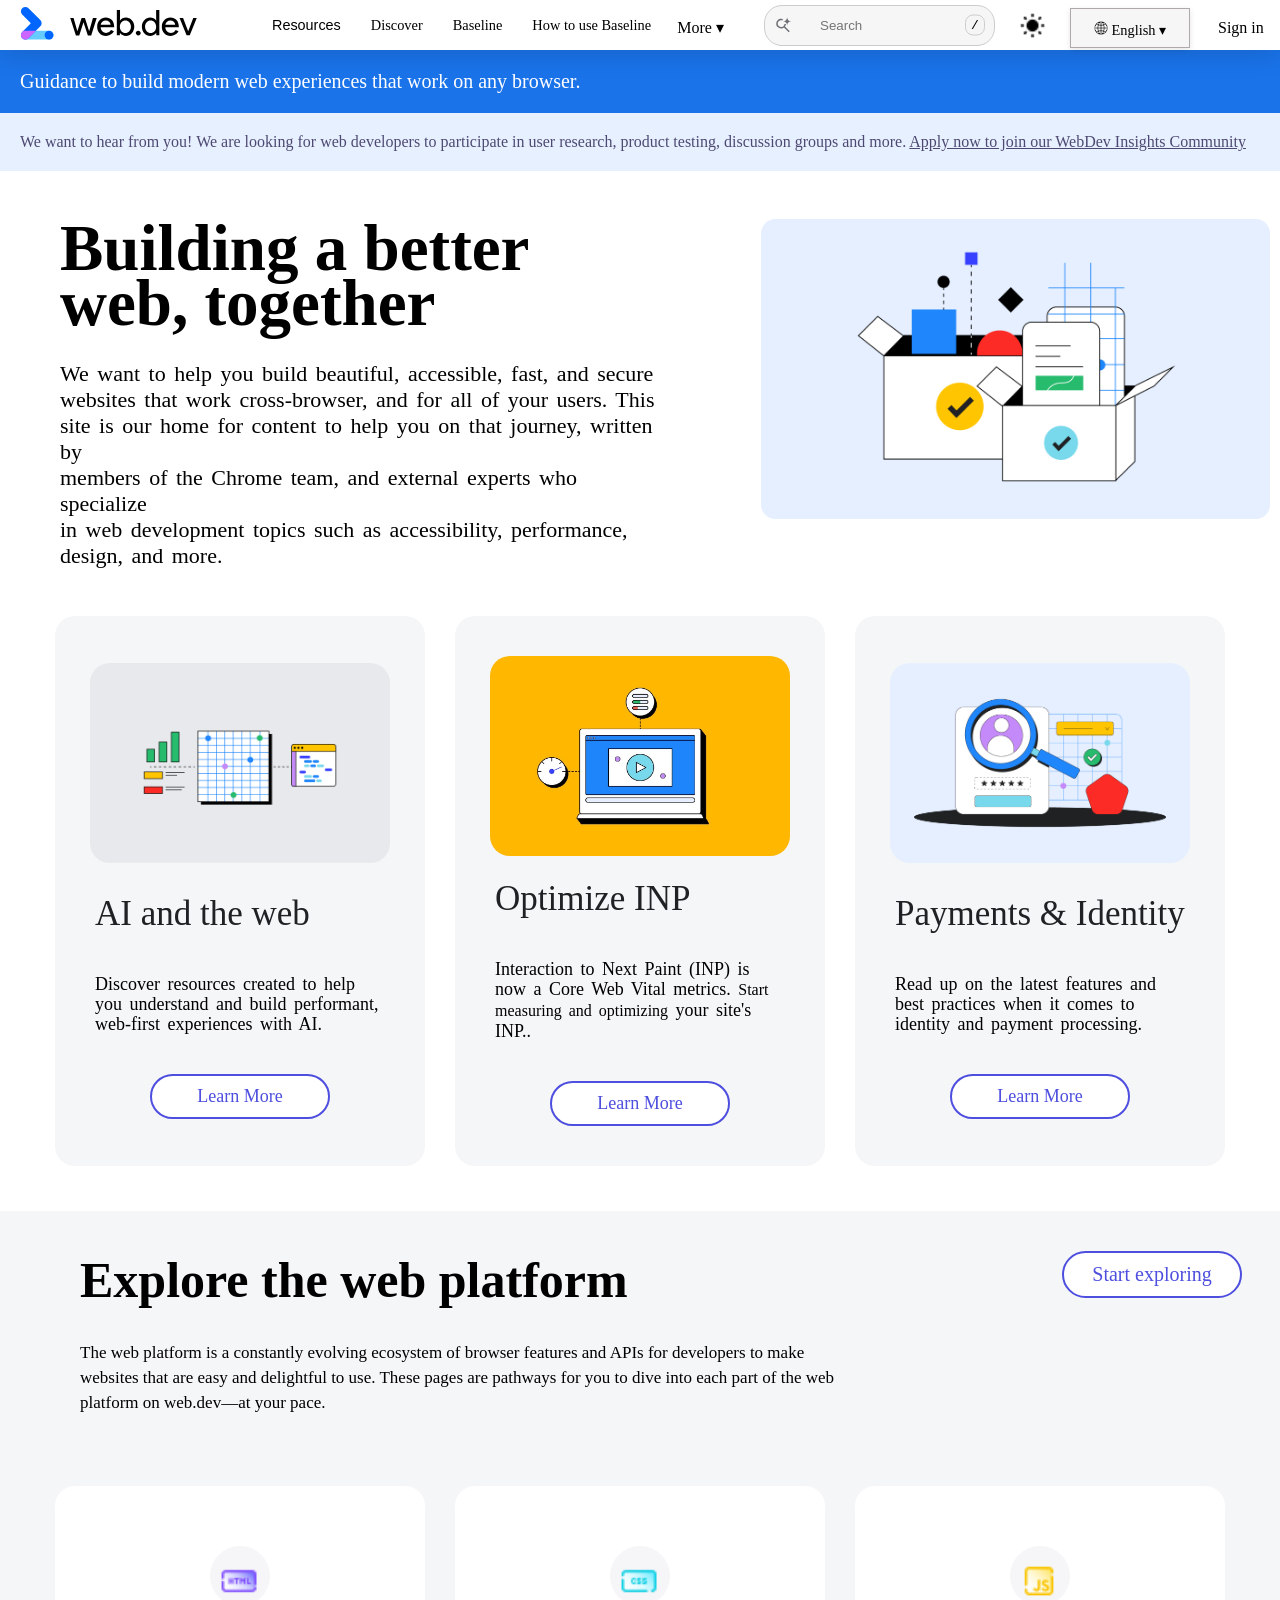
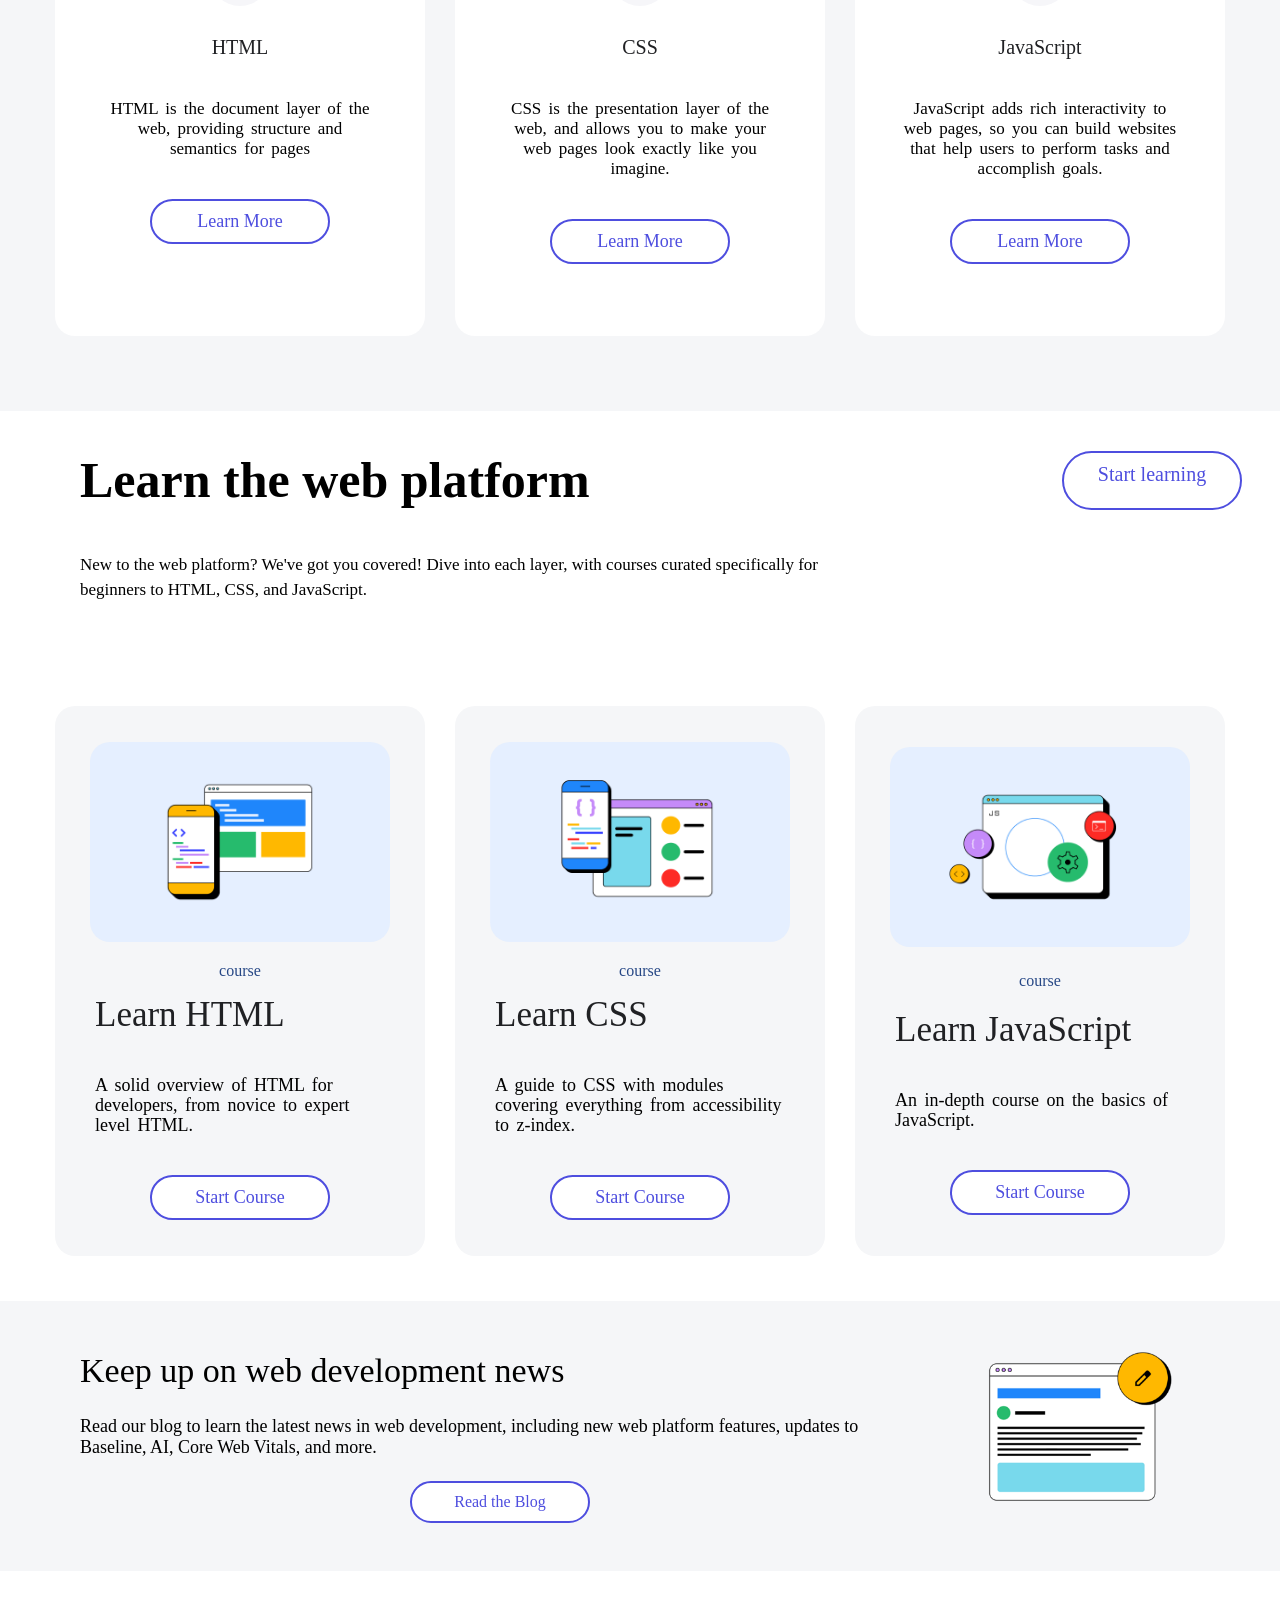
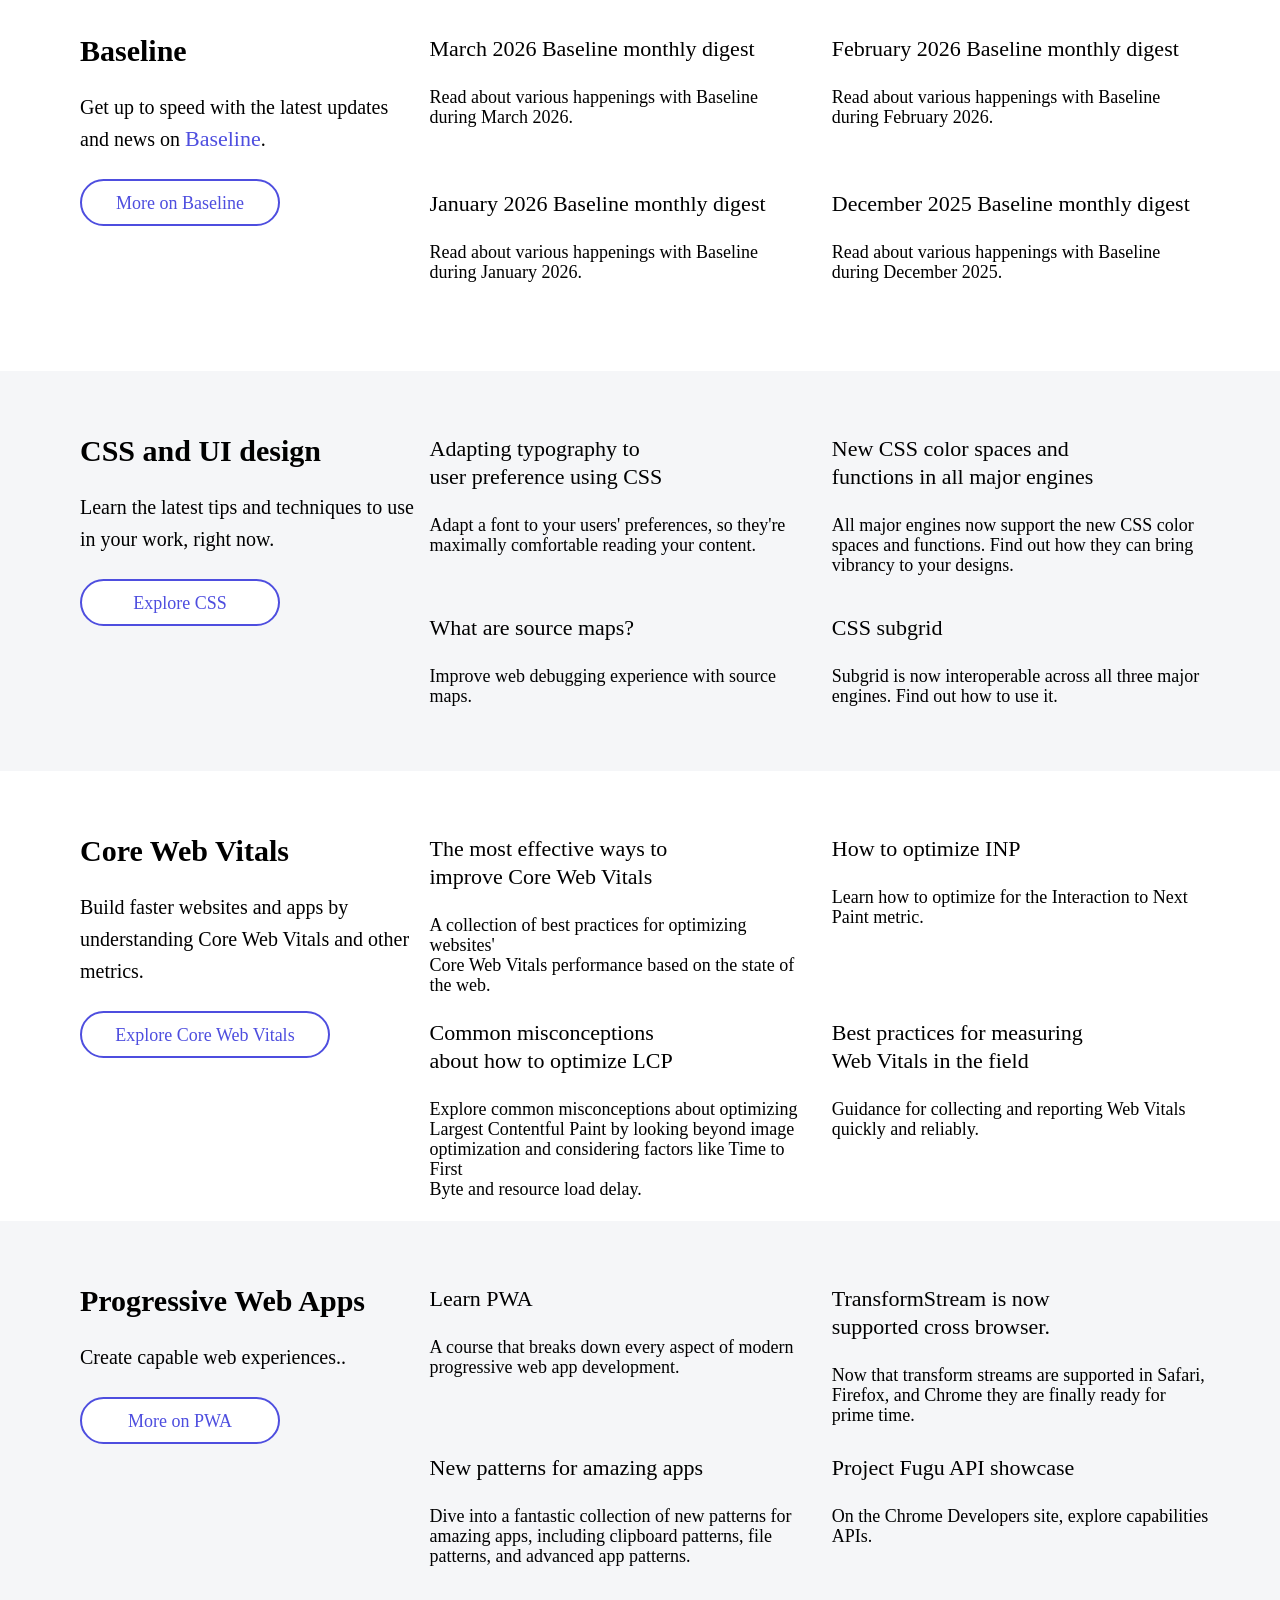
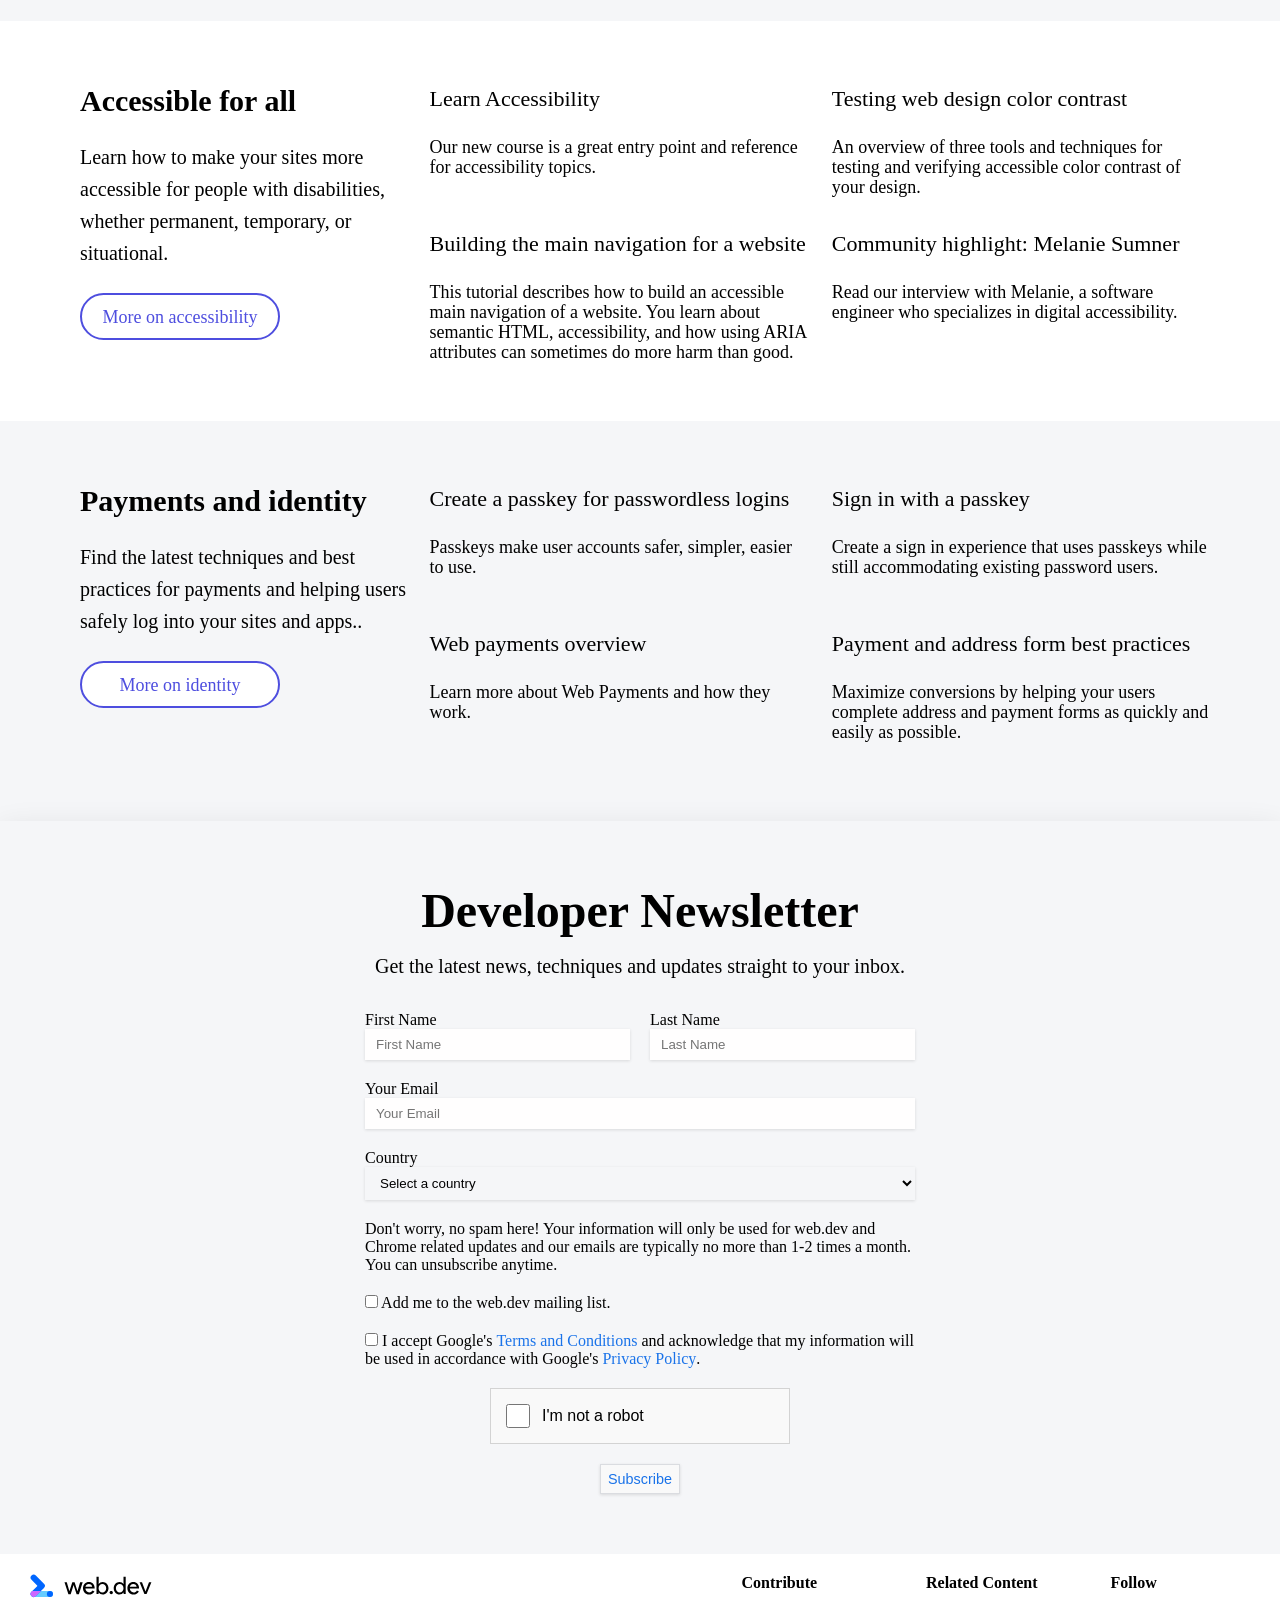
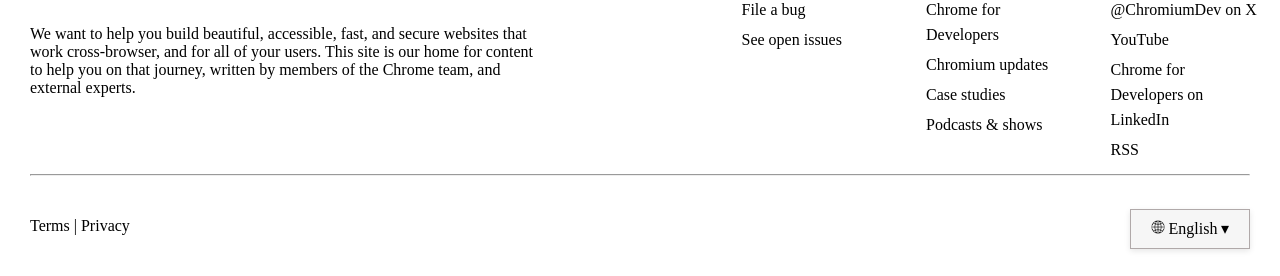
==== commit f19e991c: "Add files via upload" ====
--- a/index.html
+++ b/index.html
@@ -4,7 +4,7 @@
 <head>
   <meta charset="UTF-8">
   <meta name="viewport" content="width=device-width, initial-scale=1.0">
-  <link rel="icon" type="image/png" href="/web-dev/web-dev-imgs/imgi_103_favicon.png">
+  <link rel="icon" type="image/png" href="web-dev-imgs/imgi_103_favicon.png">
   <link rel="stylesheet" href="style.css">
   <title>Document</title>
 </head>
@@ -12,7 +12,7 @@
 <body>
   <div class="header">
     <div class="d-img">
-      <img src="./web-dev/web-dev-imgs/nav-img.svg" alt="" srcset="">
+      <img src="web-dev-imgs/nav-img.svg" alt="" srcset="">
     </div>
 
     <div class="header-content">
@@ -42,7 +42,7 @@
 
       <div class="header-content2">
         <div class="search-box">
-          <img src="./web-dev/web-dev-imgs/download (1).svg" alt="Search" class="search-icon">
+          <img src="/web-dev-imgs/download (1).svg" alt="Search" class="search-icon">
 
           <input type="text" placeholder="Search">
 
@@ -52,20 +52,20 @@
         <div class="theme-dropdown">
 
           <div class="selected-theme">
-            <img src="/web-dev/web-dev-imgs/icons8-light-mode-24.png" alt="">
+            <img src="web-dev-imgs/icons8-light-mode-24.png" alt="">
           </div>
 
           <ul class="theme-menu">
             <li>
               <a href="#">
-                <img src="/web-dev/web-dev-imgs/icons8-light-mode-24.png" alt="">
+                <img src="web-dev-imgs/icons8-light-mode-24.png" alt="">
                 Light Mode
               </a>
             </li>
 
             <li>
               <a href="#">
-                <img src="/web-dev/web-dev-imgs/icons8-dark-mode-24.png" alt="">
+                <img src="web-dev-imgs/icons8-dark-mode-24.png" alt="">
                 Dark Mode
               </a>
             </li>
@@ -76,7 +76,7 @@
         <div class="header-content2-language">
 
           <label for="lang-toggle" class="lang-label">
-            <img src="/web-dev/web-dev-imgs/icons8-globe-24.png" alt="" style="height:14px;">
+            <img src="web-dev-imgs/icons8-globe-24.png" alt="" style="height:14px;">
             <span>English</span>
             <span class="arrow">▾</span>
           </label>
@@ -120,7 +120,7 @@
       </div>
 
       <figure class="content3-img">
-        <img src="/web-dev/web-dev-imgs/imgi_2_home-blue.png" alt="" style="height: 300px;">
+        <img src="web-dev-imgs/imgi_2_home-blue.png" alt="" style="height: 300px;">
       </figure>
 
     </div>
@@ -131,7 +131,7 @@
 
       <div class="image-cards1">
         <div>
-          <a href="#"><img src="/web-dev/web-dev-imgs/imgi_3_ai-feature.png" alt=""
+          <a href="#"><img src="web-dev-imgs/imgi_3_ai-feature.png" alt=""
               style="height: 200px; width: 300px; border-radius: 20px;"></a>
         </div>
 
@@ -153,7 +153,7 @@
 
       <div class="image-cards2">
         <div>
-          <a href="#"><img src="/web-dev/web-dev-imgs/imgi_4_inp-icon-only.jpg" alt=""
+          <a href="#"><img src="web-dev-imgs/imgi_4_inp-icon-only.jpg" alt=""
               style="height: 200px; width: 300px; border-radius: 20px;"></a>
         </div>
 
@@ -175,7 +175,7 @@
 
       <div class="image-cards3">
         <div>
-          <a href="#"><img src="/web-dev/web-dev-imgs/imgi_5_hero-identity.png" alt=""
+          <a href="#"><img src="web-dev-imgs/imgi_5_hero-identity.png" alt=""
               style="height: 200px; width: 300px; border-radius: 20px;"></a>
         </div>
 
@@ -215,7 +215,7 @@
       <div class="second-cards1">
 
         <div class="second-img">
-          <a href="#"><img src="/web-dev/web-dev-imgs/icons8-html-24.png" alt=""></a>
+          <a href="#"><img src="web-dev-imgs/icons8-html-24.png" alt=""></a>
         </div>
 
         <div class="second-cards1-words">
@@ -233,7 +233,7 @@
       <div class="second-cards2">
 
         <div class="second-img">
-          <a href="#"><img src="/web-dev/web-dev-imgs/icons8-css-24.png" alt="" srcset=""></a>
+          <a href="#"><img src="web-dev-imgs/icons8-css-24.png" alt="" srcset=""></a>
         </div>
 
         <div class="second-cards2-words">
@@ -251,7 +251,7 @@
 
       <div class="second-cards3">
         <div class="second-img">
-          <a href="#"><img src="/web-dev/web-dev-imgs/icons8-javascript-24.png" alt="" srcset="">
+          <a href="#"><img src="web-dev-imgs/icons8-javascript-24.png" alt="" srcset="">
           </a>
         </div>
         <div class="second-cards3-words">
@@ -284,7 +284,7 @@
 
       <div class="image-cards1">
         <div>
-          <a href="#"><img src="/web-dev/web-dev-imgs/html_960.png" alt=""
+          <a href="#"><img src="web-dev-imgs/html_960.png" alt=""
               style="height: 200px; width: 300px; border-radius: 20px;"></a>
         </div>
 
@@ -309,7 +309,7 @@
 
       <div class="image-cards2">
         <div>
-          <a href="#"><img src="/web-dev/web-dev-imgs/css_960.png" alt=""
+          <a href="#"><img src="web-dev-imgs/css_960.png" alt=""
               style="height: 200px; width: 300px; border-radius: 20px;"></a>
         </div>
 
@@ -334,7 +334,7 @@
 
       <div class="image-cards3">
         <div>
-          <a href="#"><img src="/web-dev/web-dev-imgs/js_960.png" alt=""
+          <a href="#"><img src="web-dev-imgs/js_960.png" alt=""
               style="height: 200px; width: 300px; border-radius: 20px;"></a>
         </div>
 
@@ -374,7 +374,7 @@
       </div>
 
       <div class="blog-img">
-        <img src="/web-dev/web-dev-imgs/imgi_95_blog-header_480.png" alt="" style="height: 180px;">
+        <img src="web-dev-imgs/imgi_95_blog-header_480.png" alt="" style="height: 180px;">
       </div>
 
     </div>
@@ -690,7 +690,7 @@
   <footer>
     <ul class="foot">
       <li class="foot-img">
-        <img src="./web-dev/web-dev-imgs/nav-img.svg" alt="">
+        <img src="web-dev-imgs/nav-img.svg" alt="">
         <div>We want to help you build beautiful, accessible, fast, and secure websites that <br> work cross-browser, and for
           all of your users. This site is our home for content <br> to help you on that journey, written by members of the
           Chrome team, and <br> external experts.</div>
@@ -739,7 +739,7 @@
         <div class="header-content2-language">
 
           <label for="lang-toggle" class="lang-label">
-            <img src="/web-dev/web-dev-imgs/icons8-globe-24.png" alt="" style="height:14px;">
+            <img src="web-dev-imgs/icons8-globe-24.png" alt="" style="height:14px;">
             <span>English</span>
             <span class="arrow">▾</span>
           </label>
--- a/style.css
+++ b/style.css
@@ -979,6 +979,7 @@
 .foot-content,
 .foot-follow {
   margin-left: 15px;
+  width: 400px;
 }
 
 .foot li {
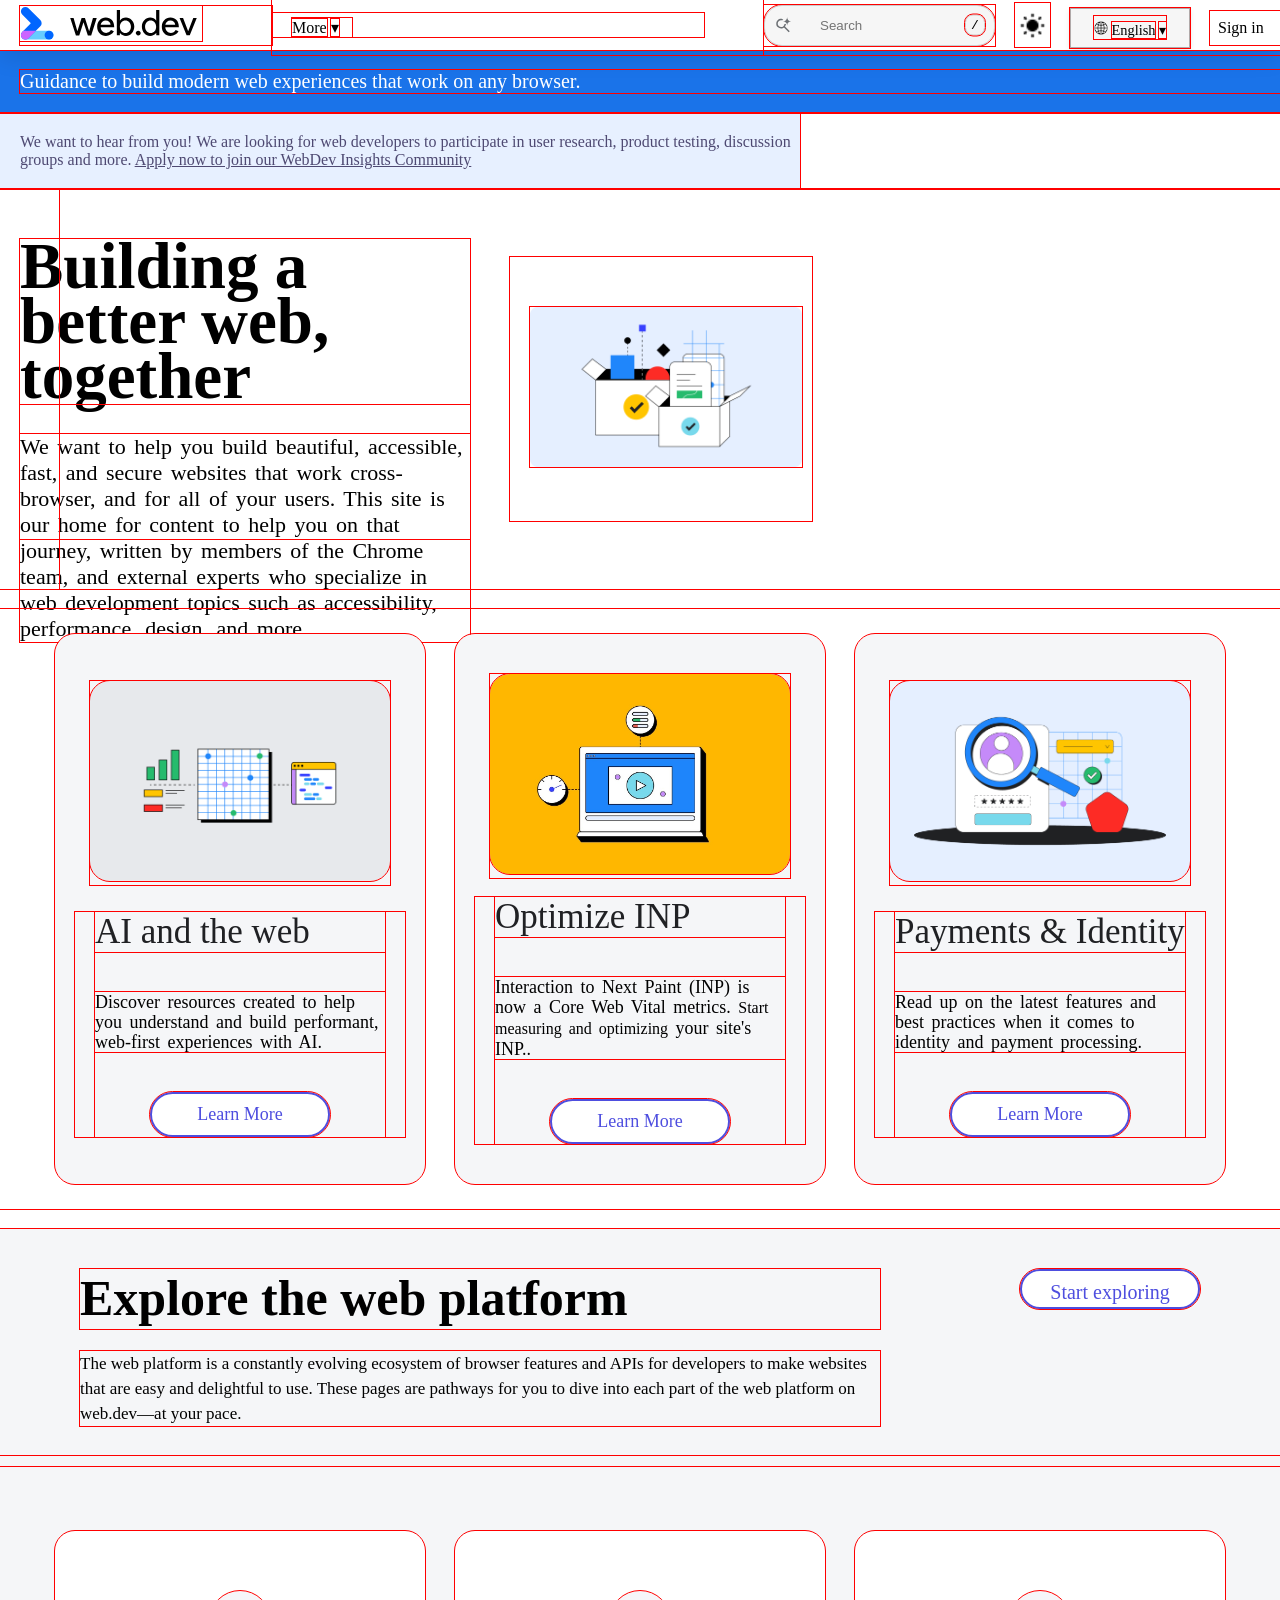
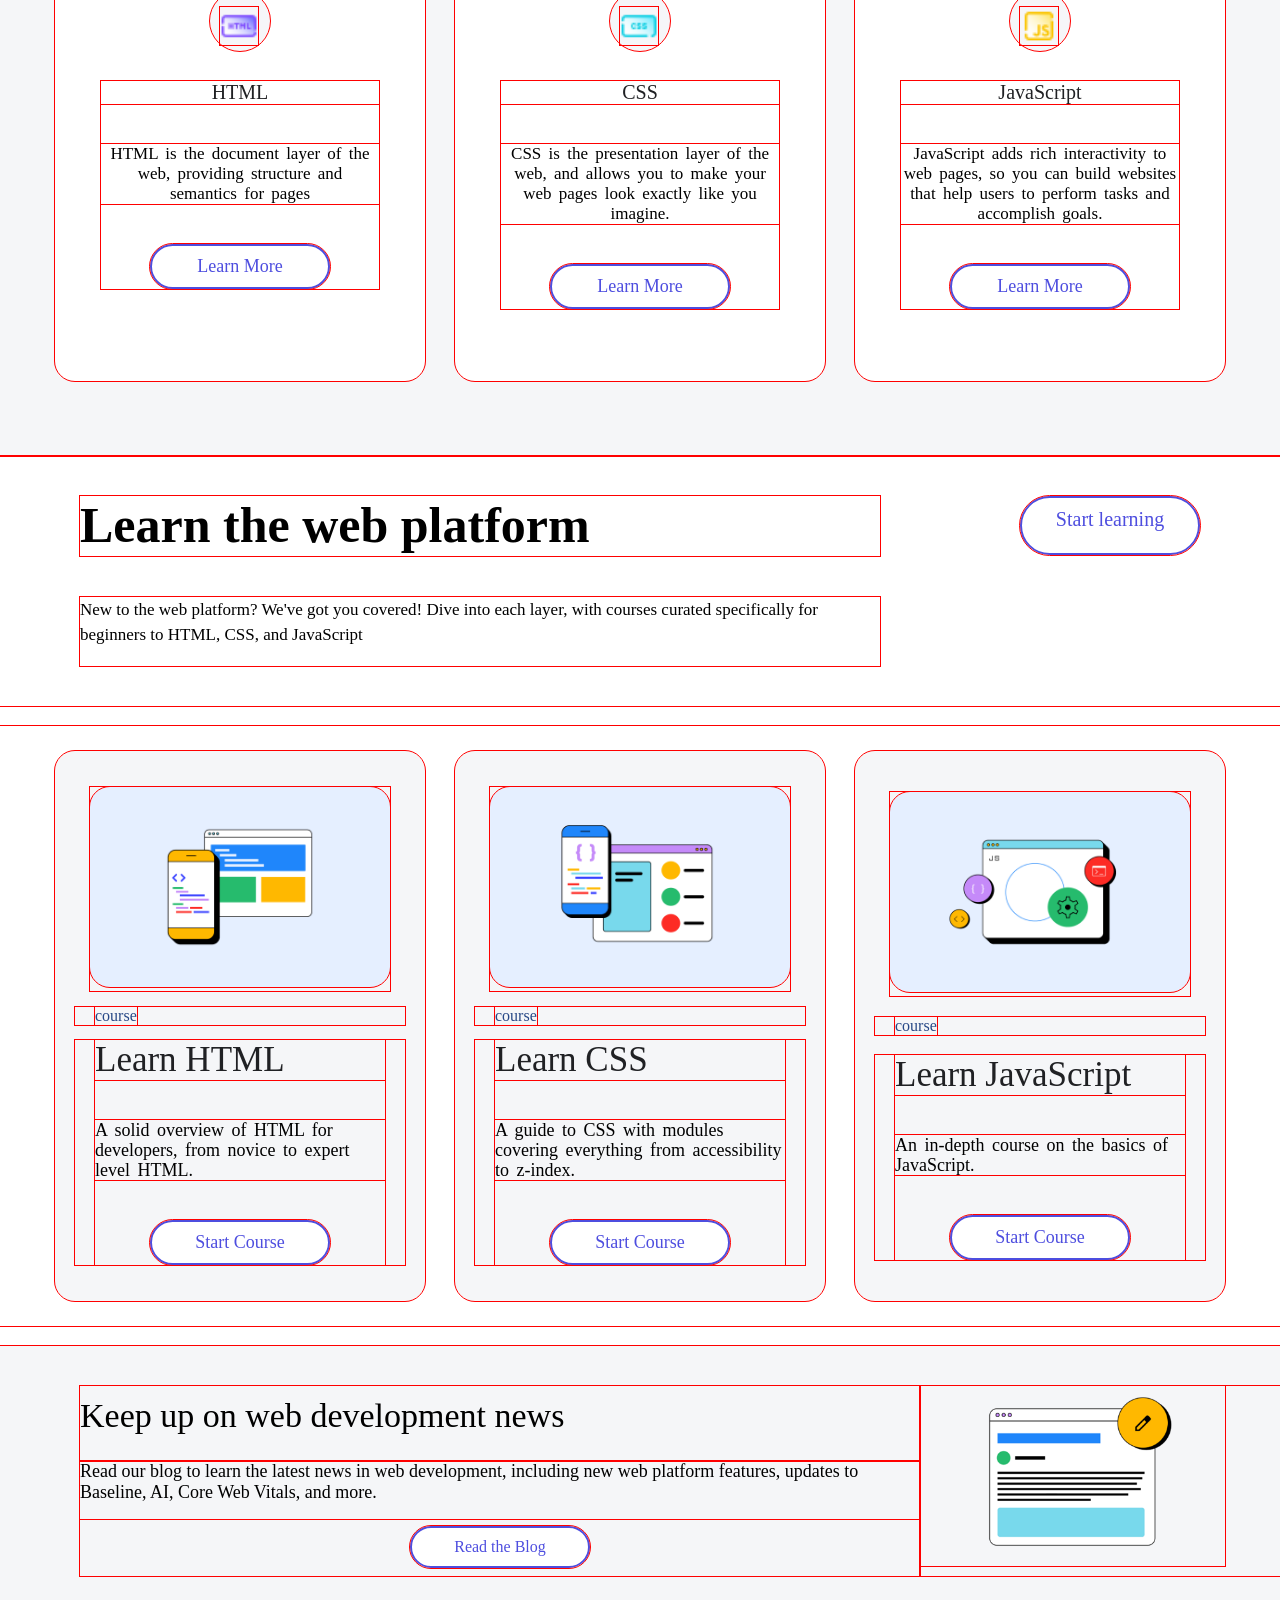
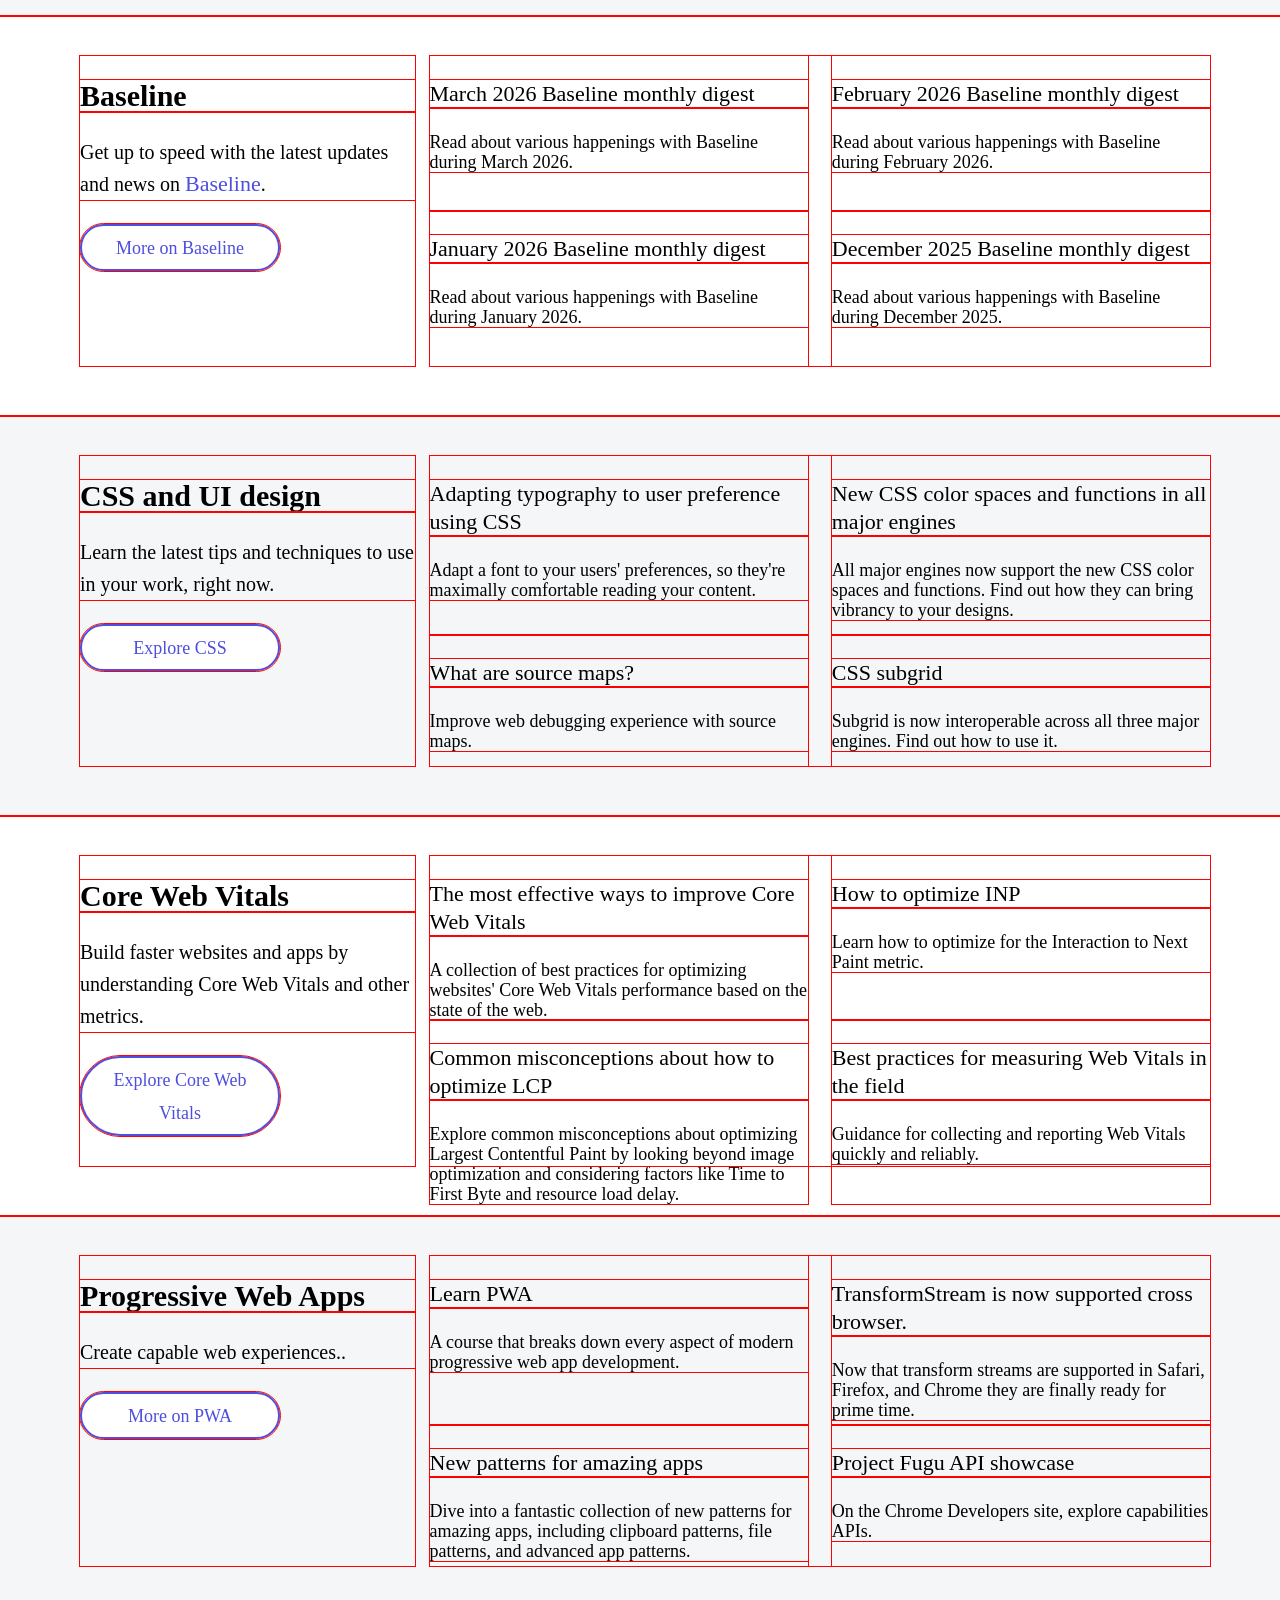
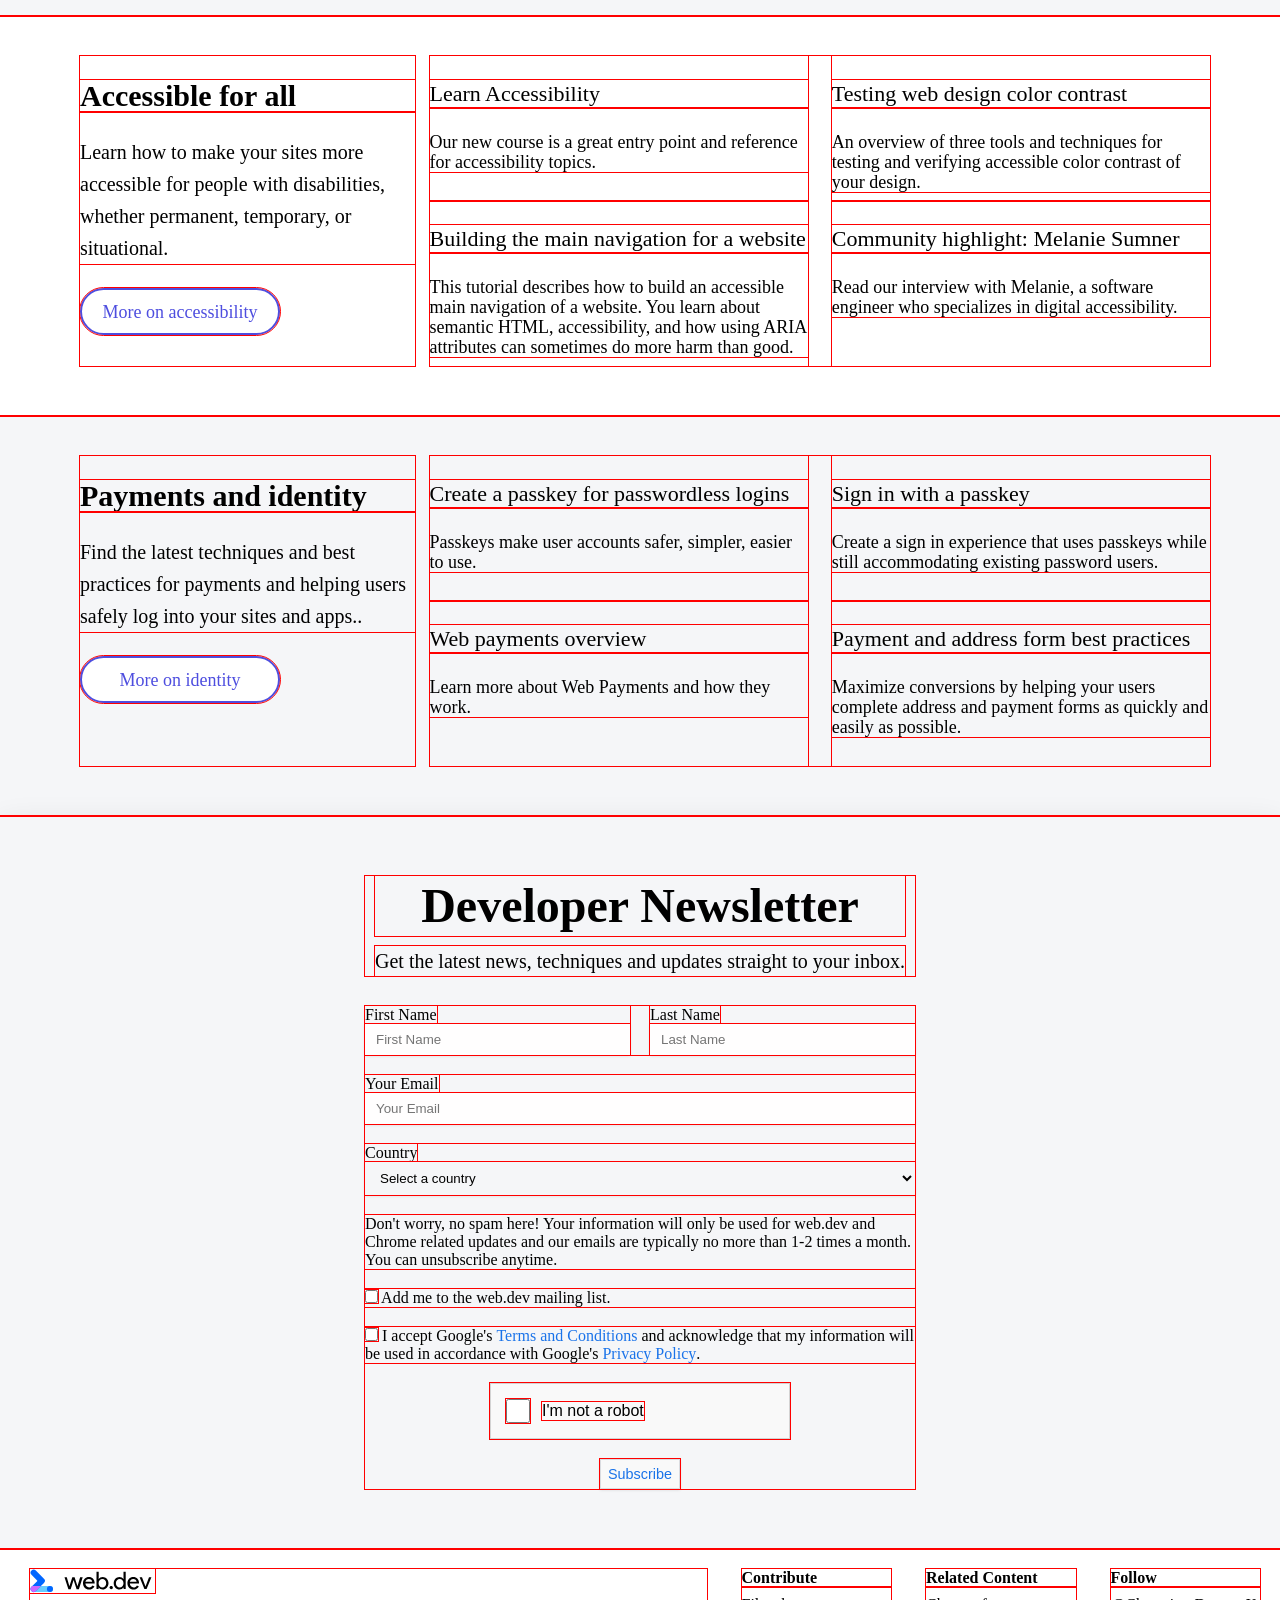
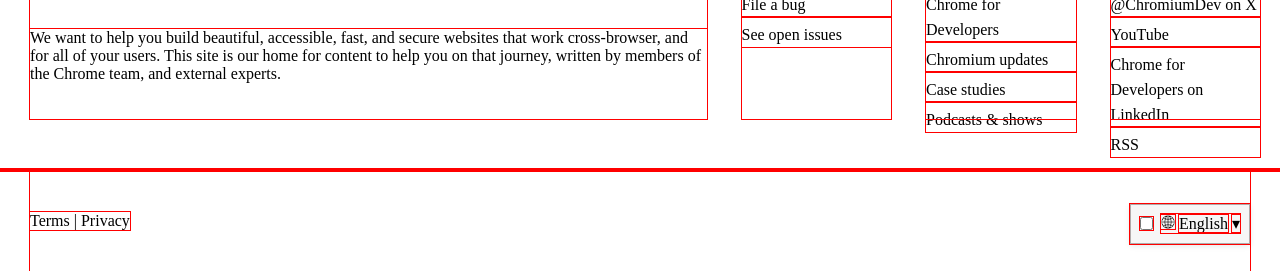
==== commit 01ca1287: "Add files via upload" ====
--- a/index.html
+++ b/index.html
@@ -11,6 +11,35 @@
 
 <body>
   <div class="header">
+
+    <input type="checkbox" id="menu-toggle">
+
+    <div class="mobile-header">
+
+      <label for="menu-toggle" class="hamburger">
+        <img src="web-dev-imgs/menu.svg" alt="Menu">
+      </label>
+
+      <img src="web-dev-imgs/nav-img.svg" alt="Web.dev" class="mobile-logo">
+
+      <div class="mobile-icons">
+
+        <button class="icon-btn">
+          <img src="web-dev-imgs/download (1).svg" alt="Search">
+        </button>
+
+        <button class="icon-btn">
+          <img src="web-dev-imgs/icons8-light-mode-24.png" alt="Theme">
+        </button>
+
+        <a href="#" class="mobile-signin">
+          Sign in
+        </a>
+
+      </div>
+
+    </div>
+
     <div class="d-img">
       <img src="web-dev-imgs/nav-img.svg" alt="" srcset="">
     </div>
@@ -21,9 +50,9 @@
           <button>Resources</button>
         </div>
 
-        <a href="#">Discover</a>
-
-        <a href="#">Baseline</a>
+        <a href="#" class="how-t">Discover</a>
+
+        <a href="#" class="how-t">Baseline</a>
 
         <a href="#" class="how-to">How to use Baseline</a>
 
@@ -112,15 +141,17 @@
   <section>
     <div class="content3">
       <div class="content3-word">
-        <h3>Building a better <br> web, together</h3>
-        <div class="sentence">We want to help you build beautiful, accessible, fast, and secure <br> websites that work
-          cross-browser, and for all of your users. This <br> site is our home for content to help you on that journey,
-          written by <br> members of the Chrome team, and external experts who specialize <br> in web development topics
-          such as accessibility, performance, <br> design, and more.</div>
+        <h3>Building a better web, together</h3>
+        <div class="sentence">
+          We want to help you build beautiful, accessible, fast, and secure websites that work cross-browser, and for
+          all of your users. This site is our home for content to help you on that journey, written by members of the
+          Chrome team, and external experts who specialize in web development topics such as accessibility, performance,
+          design, and more.
+        </div>
       </div>
 
       <figure class="content3-img">
-        <img src="web-dev-imgs/imgi_2_home-blue.png" alt="" style="height: 300px;">
+        <img src="web-dev-imgs/imgi_2_home-blue.png" alt="">
       </figure>
 
     </div>
@@ -130,9 +161,8 @@
     <div class="image-cards">
 
       <div class="image-cards1">
-        <div>
-          <a href="#"><img src="web-dev-imgs/imgi_3_ai-feature.png" alt=""
-              style="height: 200px; width: 300px; border-radius: 20px;"></a>
+        <div class="image-cards1-img">
+          <a href="#"><img src="web-dev-imgs/imgi_3_ai-feature.png" alt="" class="image-cards-img"></a>
         </div>
 
         <div class="image-cards1-words">
@@ -153,8 +183,7 @@
 
       <div class="image-cards2">
         <div>
-          <a href="#"><img src="web-dev-imgs/imgi_4_inp-icon-only.jpg" alt=""
-              style="height: 200px; width: 300px; border-radius: 20px;"></a>
+          <a href="#"><img src="web-dev-imgs/imgi_4_inp-icon-only.jpg" alt="" class="image-cards-img"></a>
         </div>
 
         <div class="image-cards2-words">
@@ -175,8 +204,7 @@
 
       <div class="image-cards3">
         <div>
-          <a href="#"><img src="web-dev-imgs/imgi_5_hero-identity.png" alt=""
-              style="height: 200px; width: 300px; border-radius: 20px;"></a>
+          <a href="#"><img src="web-dev-imgs/imgi_5_hero-identity.png" alt="" class="image-cards-img"></a>
         </div>
 
         <div class="image-cards3-words">
@@ -204,11 +232,15 @@
       <div class="Explorea">
         <a href="#">Start exploring</a>
       </div>
-      <div class="explored">The web platform is a constantly evolving ecosystem of browser features and APIs for
-        developers to make <br>websites that are easy and delightful to use. These pages are pathways for you to dive
-        into each part of the web platform on web.dev—at your pace.</div>
-    </div>
-  </section>
+
+      <div class="explored">
+        The web platform is a constantly evolving ecosystem of browser features and APIs for
+        developers to make websites that are easy and delightful to use. These pages are pathways for you to dive
+        into each part of the web platform on web.dev—at your pace.
+      </div>
+    </div>
+  </section>
+
 
   <section>
     <div class="second-cards">
@@ -274,8 +306,10 @@
       <div class="Explorea">
         <a href="#">Start learning</a>
       </div>
-      <div class="explored">New to the web platform? We've got you covered! Dive into each layer, with courses curated
-        specifically for beginners to HTML, CSS, and JavaScript.</div>
+      <div class="explored">
+        New to the web platform? We've got you covered! Dive into each layer, with courses curated
+        specifically for beginners to HTML, CSS, and JavaScript
+      </div>
     </div>
   </section>
 
@@ -284,11 +318,10 @@
 
       <div class="image-cards1">
         <div>
-          <a href="#"><img src="web-dev-imgs/html_960.png" alt=""
-              style="height: 200px; width: 300px; border-radius: 20px;"></a>
-        </div>
-
-        <div style="color: #274886;">
+          <a href="#"><img src="web-dev-imgs/html_960.png" alt="" class="image-cards-img"></a>
+        </div>
+
+        <div class="image-cards-course">
           <span>course</span>
         </div>
 
@@ -309,11 +342,10 @@
 
       <div class="image-cards2">
         <div>
-          <a href="#"><img src="web-dev-imgs/css_960.png" alt=""
-              style="height: 200px; width: 300px; border-radius: 20px;"></a>
-        </div>
-
-        <div style="color: #274886;">
+          <a href="#"><img src="web-dev-imgs/css_960.png" alt="" class="image-cards-img"></a>
+        </div>
+
+        <div class="image-cards-course">
           <span>course</span>
         </div>
 
@@ -334,11 +366,10 @@
 
       <div class="image-cards3">
         <div>
-          <a href="#"><img src="web-dev-imgs/js_960.png" alt=""
-              style="height: 200px; width: 300px; border-radius: 20px;"></a>
-        </div>
-
-        <div style="color: #274886;">
+          <a href="#"><img src="web-dev-imgs/js_960.png" alt="" class="image-cards-img"></a>
+        </div>
+
+        <div class="image-cards-course">
           <span>course</span>
         </div>
 
@@ -360,26 +391,28 @@
     </div>
   </section>
 
+
   <section>
     <div class="blog">
 
       <div class="blog1">
         <h3>Keep up on web development news</h3>
 
-        <div class="blog-d">Read our blog to learn the latest news in web development, including new web platform
-          features, updates to Baseline, AI, Core Web Vitals, and more.</div>
+        <div class="blog-d">
+          Read our blog to learn the latest news in web development, including new web platform
+          features, updates to Baseline, AI, Core Web Vitals, and more.
+        </div>
+
         <div class="blog-a">
           <a href="#">Read the Blog</a>
         </div>
       </div>
 
       <div class="blog-img">
-        <img src="web-dev-imgs/imgi_95_blog-header_480.png" alt="" style="height: 180px;">
-      </div>
-
-    </div>
-
-
+        <img src="web-dev-imgs/imgi_95_blog-header_480.png" alt="">
+      </div>
+
+    </div>
   </section>
 
   <section>
@@ -434,12 +467,12 @@
 
       <div class="second-baseline2">
         <div>
-          <h3><a href="#">Adapting typography to <br> user preference using CSS</a></h3>
+          <h3><a href="#">Adapting typography to user preference using CSS</a></h3>
           <div>Adapt a font to your users' preferences, so they're maximally comfortable reading your content.</div>
         </div>
 
         <div>
-          <h3><a href="#">New CSS color spaces and <br> functions in all major engines</a></h3>
+          <h3><a href="#">New CSS color spaces and functions in all major engines</a></h3>
           <div>All major engines now support the new CSS color spaces and functions. Find out how they can bring
             vibrancy to your designs.</div>
         </div>
@@ -458,7 +491,7 @@
   </section>
 
   <section>
-    <div class="baseline" style="height: 450px;">
+    <div class="baseline">
       <header class="baseline1">
         <div>
           <h2>Core Web Vitals</h2>
@@ -466,15 +499,15 @@
             other metrics.</div>
         </div>
 
-        <div class="baseline1-header-more" style="width: 250px;"><a href="#">Explore Core Web Vitals</a></div>
+        <div class="baseline1-header-more"><a href="#">Explore Core Web Vitals</a></div>
       </header>
 
 
       <div class="baseline2">
         <div>
-          <h3><a href="#">The most effective ways to <br> improve Core Web Vitals</a></h3>
-          <div>A collection of best practices for optimizing websites' <br> Core Web Vitals performance based on the
-            state of <br> the web.</div>
+          <h3><a href="#">The most effective ways to improve Core Web Vitals</a></h3>
+          <div>A collection of best practices for optimizing websites' Core Web Vitals performance based on the
+            state of the web.</div>
         </div>
 
         <div>
@@ -483,13 +516,13 @@
         </div>
 
         <div>
-          <h3><a href="#">Common misconceptions <br> about how to optimize LCP</a></h3>
-          <div>Explore common misconceptions about optimizing <br> Largest Contentful Paint by looking beyond image <br>
-            optimization and considering factors like Time to First <br> Byte and resource load delay.</div>
-        </div>
-
-        <div>
-          <h3><a href="#">Best practices for measuring <br> Web Vitals in the field</a></h3>
+          <h3><a href="#">Common misconceptions about how to optimize LCP</a></h3>
+          <div>Explore common misconceptions about optimizing Largest Contentful Paint by looking beyond image
+            optimization and considering factors like Time to First Byte and resource load delay.</div>
+        </div>
+
+        <div>
+          <h3><a href="#">Best practices for measuring Web Vitals in the field</a></h3>
           <div>Guidance for collecting and reporting Web Vitals <br> quickly and reliably.</div>
         </div>
       </div>
@@ -515,7 +548,7 @@
         </div>
 
         <div>
-          <h3><a href="#">TransformStream is now <br> supported cross browser.</a></h3>
+          <h3><a href="#">TransformStream is now supported cross browser.</a></h3>
           <div>Now that transform streams are supported in Safari, Firefox, and Chrome they are finally ready for prime
             time.</div>
         </div>
@@ -539,8 +572,8 @@
       <header class="baseline1">
         <div>
           <h2>Accessible for all</h2>
-          <div class="baseline1-get-up-to-speed">Learn how to make your sites more <br> accessible for people with
-            disabilities, <br> whether permanent, temporary, or <br> situational.</div>
+          <div class="baseline1-get-up-to-speed">Learn how to make your sites more accessible for people with
+            disabilities, whether permanent, temporary, or situational.</div>
         </div>
 
         <div class="baseline1-header-more"><a href="#">More on accessibility</a></div>
@@ -578,8 +611,8 @@
       <header class="second-baseline1">
         <div>
           <h2>Payments and identity</h2>
-          <div class="second-baseline1-get-up-to-speed">Find the latest techniques and best <br> practices for payments
-            and helping users <br> safely log into your sites and apps.</a>.</div>
+          <div class="second-baseline1-get-up-to-speed">Find the latest techniques and best practices for payments
+            and helping users safely log into your sites and apps.</a>.</div>
         </div>
 
         <div class="second-baseline1-header-more"><a href="#">More on identity</a></div>
@@ -691,9 +724,10 @@
     <ul class="foot">
       <li class="foot-img">
         <img src="web-dev-imgs/nav-img.svg" alt="">
-        <div>We want to help you build beautiful, accessible, fast, and secure websites that <br> work cross-browser, and for
-          all of your users. This site is our home for content <br> to help you on that journey, written by members of the
-          Chrome team, and <br> external experts.</div>
+        <div>
+          We want to help you build beautiful, accessible, fast, and secure websites that work cross-browser,
+          and for all of your users. This site is our home for content to help you on that journey, written by members of the Chrome team, and external experts.
+        </div>
       </li>
 
       <li class="foot-contribute">
@@ -738,17 +772,19 @@
         </ul>
         <div class="header-content2-language">
 
+          <input type="checkbox" id="lang-toggle">
+
           <label for="lang-toggle" class="lang-label">
-            <img src="web-dev-imgs/icons8-globe-24.png" alt="" style="height:14px;">
+            <img src="web-dev-imgs/icons8-globe-24.png" alt="">
             <span>English</span>
             <span class="arrow">▾</span>
           </label>
 
-          <ul class="language-menu">
+         <!--  <ul class="language-menu">
             <li><a href="#">English</a></li>
             <li><a href="#">French</a></li>
             <li><a href="#">Spanish</a></li>
-          </ul>
+          </ul> -->
 
         </div>
       </nav>
--- a/style.css
+++ b/style.css
@@ -4,6 +4,25 @@
   box-sizing: border-box;
 }
 
+html,
+body {
+  width: 100%;
+  max-width: 100%;
+  margin: 0;
+  overflow-x: hidden;
+}
+
+* {
+  outline: 1px solid red;
+}
+
+.mobile-header {
+  display: none;
+}
+
+#menu-toggle {
+  display: none;
+}
 
 .header {
   display: flex;
@@ -16,6 +35,7 @@
   position: sticky;
   top: 0;
   z-index: 1000;
+  position: relative;
 }
 
 .d-img {
@@ -57,7 +77,7 @@
   list-style: none;
   padding: 5px 0;
   background: white;
-  box-shadow: 0 4px 10px rgba(0,0,0,0.15);
+  box-shadow: 0 4px 10px rgba(0, 0, 0, 0.15);
 
   display: none;
 }
@@ -87,7 +107,8 @@
   margin-top: 6px;
 }
 
-.header-content1 a, button {
+.header-content1 a,
+button {
   text-decoration: none;
   color: black;
   border: none;
@@ -101,14 +122,14 @@
 
 .header-content2 {
   display: flex;
-  flex: 5;
   gap: 20px;
   height: 60px;
   align-items: center;
-  margin-left: -50px;
-}
-
-.header-content2 img, a {
+  margin-left: 0;
+}
+
+.header-content2 img,
+a {
   text-decoration: none;
   color: black;
   border: none;
@@ -142,7 +163,7 @@
   transform: translateY(-50%);
   margin-left: 10px;
   opacity: 0.9;
-  width: 18px;  
+  width: 18px;
   height: 18px;
   object-fit: contain;
 }
@@ -196,7 +217,7 @@
   list-style: none;
   padding: 5px 0;
   background: white;
-  box-shadow: 0 4px 10px rgba(0,0,0,0.15);
+  box-shadow: 0 4px 10px rgba(0, 0, 0, 0.15);
 
   display: none;
 }
@@ -223,7 +244,6 @@
   cursor: pointer;
 }
 
-/* dropdown hidden */
 .theme-menu {
   position: absolute;
   top: 100%;
@@ -241,7 +261,6 @@
   transition: 0.3s ease;
 }
 
-/* show on hover or click alternative later */
 .theme-dropdown:hover .theme-menu {
   opacity: 1;
   visibility: visible;
@@ -290,10 +309,6 @@
   color: #4e4972;
 }
 
-/* section {
-  width: 100%;
-  padding-left: 60px;
-} */
 
 .content3 {
   display: flex;
@@ -323,6 +338,11 @@
 .content3-img {
   padding: 50px 10px 50px 90px;
 }
+
+.content3-img img {
+  height: 300px;
+}
+
 
 .image-cards {
   display: flex;
@@ -333,8 +353,14 @@
   margin: 20px 0;
 }
 
-.image-cards1, 
-.image-cards2, 
+.image-cards-img {
+  height: 200px;
+  width: 300px;
+  border-radius: 20px;
+}
+
+.image-cards1,
+.image-cards2,
 .image-cards3 {
   background-color: #f5f6f8;
   height: 550px;
@@ -350,16 +376,16 @@
   box-sizing: border-box;
 }
 
-.chard1 a, 
-.chard2 a, 
+.chard1 a,
+.chard2 a,
 .chard3 a {
   font-size: 35px;
   font-weight: 500;
   color: RGB(32, 33, 36);
 }
 
-.chard1 a:hover, 
-.chard2 a:hover, 
+.chard1 a:hover,
+.chard2 a:hover,
 .chard3 a:hover {
   font-size: 35px;
   font-weight: 500;
@@ -367,9 +393,9 @@
   text-decoration: underline;
 }
 
-.image-cards1-words > div,
-.image-cards2-words > div,
-.image-cards3-words > div {
+.image-cards1-words>div,
+.image-cards2-words>div,
+.image-cards3-words>div {
   display: flex;
   flex-direction: column;
   gap: 40px;
@@ -403,21 +429,23 @@
   cursor: pointer;
 }
 
+
 .Explore {
   background-color: #f5f6f8;
-  height: 250px;
+  height: auto;
   padding: 40px 80px;
   display: grid;
   grid-template-columns: repeat(2, 1fr);
   gap: 12px;
-}
-
-.Explore h2, 
+  margin-bottom: 40px;
+}
+
+.Explore h2,
 .Second-Explore h2 {
   font-weight: 900;
   font-size: 50px;
   height: 60px;
-  width: 970px;
+  width: auto;
 }
 
 .Explorea {
@@ -428,6 +456,7 @@
   margin-bottom: 20px;
   border: 2px solid rgb(78, 78, 223);
   text-align: center;
+  justify-self: end;
 }
 
 .Explorea a {
@@ -448,6 +477,19 @@
   background-color: transparent;
   border: transparent;
   cursor: pointer;
+}
+
+.image-cards-course {
+  display: flex;
+  justify-content: flex-start;
+  width: 100%;
+  color: #274886;
+  padding-left: 20px;
+}
+
+.image-cards-course span {
+  display: flex;
+  justify-content: left;
 }
 
 .second-cards {
@@ -491,8 +533,8 @@
 
 }
 
-.second-chard1 a, 
-.second-chard2 a, 
+.second-chard1 a,
+.second-chard2 a,
 .second-chard3 a {
   font-size: 20px;
   font-weight: 300;
@@ -592,12 +634,12 @@
   cursor: pointer;
 }
 
-.chardsa3:hover a{
+.chardsa3:hover a {
   color: white;
 }
 
 .blog {
-  background-color: #f5f6f8; 
+  background-color: #f5f6f8;
   display: flex;
   height: auto;
   padding: 40px 0 40px 80px;
@@ -619,6 +661,10 @@
 
 .blog-img {
   flex: 3;
+}
+
+.blog-img img {
+  height: 180px;
 }
 
 .blog-d {
@@ -721,6 +767,7 @@
   padding-top: 24px;
   line-height: 20px;
 }
+
 .baseline2 a {
   font-size: 22px;
   font-weight: 400;
@@ -735,7 +782,7 @@
 }
 
 
-/* second-baseline */
+
 .second-baseline {
   display: flex;
   height: 400px;
@@ -882,7 +929,7 @@
   width: 100%;
   padding: 8px 11px;
   box-sizing: border-box;
-  box-shadow: 0 1px 3px rgba(0,0,0,.12);
+  box-shadow: 0 1px 3px rgba(0, 0, 0, .12);
   border: none;
 }
 
@@ -891,11 +938,11 @@
   width: 100%;
   padding: 8px 11px;
   box-sizing: border-box;
-  box-shadow: 0 1px 3px rgba(0,0,0,.12);
+  box-shadow: 0 1px 3px rgba(0, 0, 0, .12);
   border: none;
 }
 
-.country-div:hover select  {
+.country-div:hover select {
   background-color: #f5f6f8;
   box-shadow: 0 4px 12px rgba(0, 0, 0, 0.15);
 }
@@ -925,7 +972,7 @@
   padding: 5px 5px;
   background: #f9f9f9;
   gap: 12px;
-  box-shadow: 0 1px 3px rgba(0,0,0,.12);
+  box-shadow: 0 1px 3px rgba(0, 0, 0, .12);
   cursor: pointer;
   border: 1px solid #dadce0;
   text-align: center;
@@ -999,6 +1046,921 @@
   margin: 0 30px;
 }
 
+.lang-label img {
+  height: 14px;
+}
+
 .foota li {
   list-style: none;
+}
+
+
+/* 1280px */
+@media (max-width:1280px) {
+
+  .nav-dropdown,
+  .how-to,
+  .how-t {
+    display: none;
+  }
+
+  .more {
+    margin-left: 20px;
+  }
+
+  .join {
+    max-width: 800px;
+  }
+
+  .content3 {
+    gap: 40px;
+  }
+
+  .content3-word {
+    margin-left: -40px;
+    max-width: 450px;
+  }
+
+  .content3-img img {
+    margin-left: -70px;
+    max-width: 300px;
+    max-height: 160px;
+  }
+
+}  
+
+
+/* 1024px */
+/* @media(max-width:1024px) {} */
+
+
+/* 768px */
+@media(max-width:768px) {
+  .header {
+    display: flex;
+    align-items: center;
+    height: 60px;
+    width: 100%;
+    padding: 0 16px;
+    position: relative;
+    z-index: 2000;
+  }
+
+  .d-img {
+    display: none;
+  }
+
+  .mobile-header {
+    display: flex;
+    align-items: center;
+    width: auto;
+  }
+
+  .hamburger {
+    display: flex;
+    align-items: center;
+    cursor: pointer;
+    padding: 0;
+    margin-right: 8px;
+  }
+
+  .hamburger img {
+    width: 24px;
+    height: 24px;
+  }
+
+  .mobile-logo {
+    height: 32px;
+    width: auto;
+  }
+
+  .mobile-icons {
+    display: none;
+  }
+
+  .header-content {
+    display: flex;
+    align-items: center;
+    flex: 1;
+    width: auto;
+    position: static;
+  }
+
+  .header-content1 {
+    display: none;
+  }
+
+  .header-content2 {
+    display: flex;
+    align-items: center;
+    gap: 14px;
+    margin-left: auto;
+  }
+
+  .search-box input,
+  .search-stroke {
+    display: none;
+  }
+
+  .search-icon {
+    position: static;
+    width: 22px;
+    height: 22px;
+    transform: none;
+    margin: 0;
+  }
+
+  .theme-dropdown img {
+    width: 22px;
+    height: 22px;
+  }
+
+  .header-content2-language {
+    display: block;
+    width: auto;
+    height: auto;
+    padding: 0;
+    border: none;
+    background: none;
+    box-shadow: none;
+  }
+
+  .lang-label {
+    display: flex;
+    align-items: center;
+    gap: 5px;
+  }
+
+  .header-content2-language span {
+    font-size: 14px;
+  }
+
+  .header-content2-signin {
+    width: auto;
+    padding: 6px 10px;
+    margin: 0;
+  }
+
+  #menu-toggle:checked~.header-content .header-content1 {
+    display: flex;
+    position: fixed;
+    top: 60px;
+    left: 0;
+    width: 280px;
+    height: calc(100vh - 60px);
+    background: white;
+    flex-direction: column;
+    align-items: flex-start;
+    gap: 20px;
+    padding: 24px 20px;
+    box-shadow: 4px 0 15px rgba(0, 0, 0, 0.15);
+    z-index: 1500;
+  }
+
+  .header-content1>* {
+    width: 100%;
+  }
+
+  .header-content1 a,
+  .nav-dropdown,
+  .more {
+    padding: 15px 0;
+    border-bottom: 1px solid #ddd;
+    width: 100%;
+  }
+
+  .header-content1 button {
+    font-size: 16px;
+    width: 100%;
+    text-align: left;
+  }
+
+  .more {
+    margin-left: 0;
+  }
+
+  .content3 {
+    gap: 24px;
+    margin-top: 0;
+    font-size: 16px;
+    margin-left: 30px;
+    height: 450px;
+    padding-top: 30px;
+    justify-content: flex-start;
+    align-items: flex-start;
+
+
+  }
+
+  .sentence {
+    height: 220px;
+  }
+
+  .content3-img {
+    display: flex;
+    justify-content: center;
+    align-items: center;
+    width: auto;
+    padding: 20px;
+    margin: auto;
+  }
+
+  .content3-img img {
+    height: 150px;
+    width: 250px;
+  }
+
+  .image-cards {
+    display: grid;
+    gap: 10px;
+    grid-template-columns: repeat(2, 1fr);
+    width: auto;
+    height: 1250px;
+  }
+
+  .image-cards-img {
+    height: 150px;
+    width: 240px;
+  }
+
+  .image-cards1, .image-cards2,
+  .image-cards3 {
+    width: 320px;
+  }
+
+  .Explore, .Second-Explore {
+    padding-left: 20px;
+    display: grid;
+    grid-template-columns: 1fr;
+    gap: 20px;
+    height: 300px;
+    justify-content: start;
+    text-align: left;
+  }
+
+  .Explorea{
+    justify-self: start;
+    padding-bottom: 10px;
+  }
+
+  .explored {
+    width: 700px;
+    margin-top: 0;
+    word-spacing: 1.6px;
+  }
+
+  .second-cards {
+    display: grid;
+    gap: 10px;
+    grid-template-columns: repeat(2, 1fr);
+    width: auto;
+    height: 1050px;
+  }
+
+  .second-cards1, .second-cards2, 
+  .second-cards3 {
+    width: auto;
+  }
+
+  .second-chardsd {
+    width: 250px;
+  }
+
+  .blog {
+    display: flex;
+    padding-left: 30px;
+    gap: 30px;
+    height: auto;
+  }
+
+  .blog1 {
+    display: grid;
+    justify-content: start;
+    text-align: left;
+    gap: 20px;
+  }
+
+  .blog1 h3{
+    line-height: 30px;
+  }
+
+  .blog-img {
+    width: auto;
+    padding: 0;
+  }
+
+  .blog-a{
+    margin-left: 0;
+  }
+
+  .baseline, .second-baseline {
+    display: grid;
+    height: auto;
+    gap: 5px;
+  }
+
+  .baseline1, .second-baseline1 {
+    margin-left: 30px;
+  }
+
+  .baseline2, .second-baseline2 {
+    margin-left: 30px;
+    margin-top: 0;
+    gap: 40px;
+  }
+
+  .foot {
+    display: grid;
+    justify-content: flex-start;
+    align-items: flex-start;
+    height: auto;
+    padding-left: 30px;
+  }
+
+  .foot-img {
+    margin-left: 15px;
+  }
+
+  .foot-img div {
+    width: 600px;
+  }
+
+  .foot-contribute {
+  }
+
+  .foota {
+    display: grid;
+    padding-left: 15px;
+  }
+}
+
+/* 480px */
+@media (max-width:480px) {
+
+  * {
+    box-sizing: border-box;
+  }
+
+  section {
+    width: 100%;
+    position: relative;
+  }
+
+  .d-img,
+  .header-content2 {
+    display: none;
+  }
+
+  .header {
+    height: 60px;
+    padding: 0;
+    position: relative;
+    width: 100%;
+    max-width: 100%;
+    overflow: visible;
+  }
+
+  .mobile-header {
+    display: flex;
+    align-items: center;
+    justify-content: space-between;
+    width: 100%;
+    padding: 0 16px;
+    max-width: 100%;
+    overflow: visible;
+  }
+
+  #menu-toggle {
+    display: none;
+  }
+
+  .hamburger {
+    background: none;
+    border: none;
+    cursor: pointer;
+    padding: 0;
+  }
+
+  .hamburger img {
+    width: 24px;
+    height: 24px;
+  }
+
+  .mobile-logo {
+    height: 32px;
+    margin-left: 10px;
+  }
+
+  .mobile-icons {
+    display: flex;
+    align-items: center;
+    gap: 14px;
+  }
+
+  .icon-btn {
+    background: none;
+    border: none;
+    cursor: pointer;
+    padding: 0;
+  }
+
+  .icon-btn img {
+    width: 22px;
+    height: 22px;
+  }
+
+  .mobile-signin {
+    text-decoration: none;
+    color: #000;
+    font-size: 14px;
+    font-weight: 500;
+  }
+
+  .header-content {
+    display: block;
+    position: absolute;
+    top: 60px;
+    left: 0;
+    width: 100%;
+    max-width: 100%;
+    gap: 0;
+  }
+
+  .header-content1 {
+    display: none;
+  }
+
+  #menu-toggle:checked~.header-content .header-content1 {
+    display: flex;
+    position: absolute;
+    top: 0;
+    left: 0;
+    height: calc(100vh - 60px);
+    background: white;
+    flex-direction: column;
+    align-items: flex-start;
+    gap: 25px;
+    padding: 24px 20px;
+    box-shadow: 4px 0 15px rgba(0, 0, 0, .15);
+    z-index: 1000;
+    width: min(280px, 100%);
+  }
+
+  .header-content1>* {
+    display: block;
+    width: 100%;
+  }
+
+  .header-content1>a,
+  .header-content1>.nav-dropdown,
+  .header-content1>.more {
+    width: 100%;
+    padding: 15px 0;
+    border-bottom: 1px solid #ddd;
+  }
+
+  .nav-dropdown,
+  .header-content1 a,
+  .more {
+    width: 100%;
+    text-align: left;
+    font-size: 16px;
+  }
+
+  .header-content1 button {
+    font-size: 16px;
+    width: 100%;
+    text-align: left;
+  }
+
+  .more {
+    margin-left: 0;
+  }
+
+  .more-menu {
+    display: none;
+  }
+
+  .guidance {
+    width: 100%;
+    max-width: 100%;
+    padding: 0 20px;
+    text-align: center;
+  }
+
+  .guidance div {
+    width: 100%;
+    max-width: 400px;
+    margin: 0 auto;
+    font-size: 18px;
+    line-height: 28px;
+    overflow-wrap: break-word;
+  }
+
+  .join {
+    width: 100%;
+    max-width: 100%;
+    padding: 0 20px;
+    margin: 30px auto 0;
+    text-align: center;
+    font-size: 16px;
+    line-height: 26px;
+    overflow-wrap: break-word;
+  }
+
+  .join a {
+    overflow-wrap: break-word;
+    word-break: break-word;
+  }
+
+  .content3 {
+    display: flex;
+    flex-direction: column;
+    align-items: center;
+    justify-content: center;
+    width: 100%;
+    height: auto;
+    margin: 0;
+    padding: 40px 20px;
+  }
+
+  .content3-img {
+    order: 1;
+    padding: 0;
+    margin: 0 0 40px 0;
+  }
+
+  .content3-img img {
+    width: 100%;
+    max-width: 320px;
+    height: auto;
+    display: block;
+    margin: auto;
+  }
+
+  .content3-word {
+    order: 2;
+    display: flex;
+    flex-direction: column;
+    align-items: center;
+    text-align: left;
+    height: auto;
+    width: 100%;
+  }
+
+  .content3-word h3 {
+    font-size: clamp(28px, 8vw, 38px);
+    line-height: 1.1;
+    font-weight: 900;
+    padding: 0;
+    margin-bottom: 25px;
+    width: 100%;
+    max-width: 100%;
+  }
+
+  .sentence {
+    width: 100%;
+    max-width: 400px;
+    padding: 0;
+    margin: 0 auto;
+    font-size: 18px;
+    line-height: 28px;
+  }
+
+  .image-cards {
+    display: grid;
+    grid-template-columns: 1fr;
+    gap: 40px;
+    width: 100%;
+    max-width: 100%;
+    padding-inline: 16px;
+    justify-items: center;
+  }
+
+  .image-cards1,
+  .image-cards2,
+  .image-cards3 {
+    display: block;
+    width: 100%;
+    max-width: 100%;
+    min-width: 0;
+    text-align: center;
+    visibility: visible;
+    opacity: 1;
+    padding-bottom: 40px;
+    height: auto;
+  }
+
+  .image-cards,
+  .second-cards,
+  .Explore,
+  .Second-Explore {
+    margin-bottom: 60px;
+    height: auto;
+  }
+
+  .image-cards-img {
+    display: block;
+    width: 100%;
+    max-width: 300px;
+    height: auto;
+    margin: 0 auto;
+    border-radius: 20px;
+  }
+
+  .image-cards1-words,
+  .image-cards2-words,
+  .image-cards3-words {
+    display: flex;
+    justify-content: center;
+    align-items: center;
+    width: 100%;
+    text-align: center;
+  }
+
+  .image-cards1-words>div,
+  .image-cards2-words>div,
+  .image-cards3-words>div {
+    width: 100%;
+    max-width: 320px;
+  }
+
+  .chard1,
+  .chard2,
+  .chard3 {
+    font-size: clamp(20px, 5vw, 22px);
+    line-height: 1.3;
+    margin-top: 20px;
+    margin-bottom: 15px;
+  }
+
+  .chardsd {
+    width: 100%;
+    max-width: 320px;
+    margin: 0 auto;
+    font-size: 16px;
+    line-height: 1.6;
+    overflow-wrap: break-word;
+  }
+
+  .chardsa {
+    margin-top: 20px;
+  }
+
+  .chardsa a,
+  .chardsd a {
+    overflow-wrap: break-word;
+    word-break: break-word;
+  }
+
+  .Explore {
+    display: grid;
+    grid-template-columns: 1fr;
+    gap: 10px;
+    width: 100%;
+    padding: 40px 20px;
+    text-align: left;
+    justify-items: start;
+    margin: 0;
+    height: auto;
+  }
+
+  .Explorea {
+    display: block;
+    width: 180px;
+    height: auto;
+    margin-left: 0;
+    margin-bottom: 10px;
+    padding: 10px 0;
+    border-radius: 45px;
+    border: 2px solid rgb(78, 78, 223);
+    text-align: center;
+    justify-self: start;
+  }
+
+  .Explorea a {
+    display: inline-block;
+    color: rgb(78, 78, 223);
+    font-size: 20px;
+  }
+
+  .Explore h2 {
+    width: 100%;
+    font-size: clamp(28px, 7vw, 36px);
+    line-height: 1.2;
+    margin: 0 0 20px;
+  }
+
+  .explored {
+    width: 100%;
+    max-width: 100%;
+    font-size: 16px;
+    line-height: 26px;
+    overflow-wrap: break-word;
+    margin-bottom: 40px;
+  }
+
+  .second-cards {
+    display: grid;
+    grid-template-columns: 1fr;
+    gap: 40px;
+    width: 100%;
+    padding: 40px 16px;
+    justify-items: center;
+  }
+
+  .second-cards1,
+  .second-cards2,
+  .second-cards3 {
+    width: 100%;
+    max-width: 320px;
+    text-align: center;
+    padding: 40px 0;
+    display: flex;
+    flex-direction: column;
+    gap: 40px;
+    height: auto;
+  }
+
+  .second-cards1-words,
+  .second-cards2-words,
+  .second-cards3-words {
+    display: flex;
+    flex-direction: column;
+    gap: 40px;
+  }
+
+  .Second-Explore {
+    display: grid;
+    grid-template-columns: 1fr;
+    justify-items: start;
+    align-items: start;
+    width: 100%;
+    max-width: 1200px;
+    margin: 0 auto;
+    padding: 40px 20px;
+    text-align: left;
+    gap: 40px;
+  }
+
+  .Second-Explore h2 {
+    margin: 0;
+    font-size: clamp(32px, 5vw, 48px);
+    line-height: 1.2;
+  }
+
+  .Second-Explore .Explorea {
+    margin: 0;
+  }
+
+  .Second-Explore .Explorea a {
+    display: inline-block;
+  }
+
+  .Second-Explore .explored {
+    max-width: 700px;
+    font-size: 16px;
+    line-height: 1.7;
+  }
+
+  .blog {
+    display: grid;
+    grid-template-columns: 1fr;
+    gap: 30px;
+    padding: 40px 20px;
+    height: auto;
+  }
+
+  .blog-img {
+    order: -1;
+  }
+
+  .blog h3 {
+    line-height: 30px;
+    padding: 40px 0;
+  }
+
+  .blog1 {
+    display: grid;
+    gap: 20px;
+  }
+
+  .baseline,
+  .second-baseline {
+    display: grid;
+    grid-template-columns: 1fr;
+    width: 100%;
+    height: auto;
+    padding: 20px 0;
+    justify-items: start;
+    align-items: start;
+    justify-content: start;
+  }
+
+  .baseline1,
+  .second-baseline1 {
+    margin: 20px 0;
+  }
+
+  .baseline1 h2 {
+    margin: 10px 0 20px;
+  }
+
+  .baseline1-header-more {
+    width: fit-content;
+    padding: 8px 12px;
+  }
+
+  .baseline2,
+  .second-baseline2 {
+    display: grid;
+    grid-template-columns: 1fr;
+    gap: 30px;
+  }
+
+  .foot {
+    display: grid;
+    grid-template-columns: 1fr;
+    gap: 25px;
+    list-style: none;
+    padding: 0;
+    margin: 0;
+  }
+
+  .foot-img {
+    display: block;
+  }
+
+  .foot-img img {
+    display: block;
+    margin-bottom: 10px;
+  }
+
+  .foot-img div {
+    margin: 0;
+  }
+
+  .foot-contribute h3 {
+    margin: 0;
+  }
+
+  .foot {
+    grid-template-columns: 1fr;
+    height: auto;
+  }
+
+  .foota {
+    grid-template-columns: 1fr;
+    gap: 20px;
+  }
+
+  .hr {
+    display: none;
+  }
+
+  .foota {
+    display: grid;
+    grid-template-columns: 1fr;
+    gap: 25px;
+    width: 100%;
+    padding: 20px 0;
+    justify-items: start;
+    text-align: left;
+  }
+
+
+  .foota ul {
+    display: grid;
+    grid-template-columns: 1fr;
+    padding: 0;
+    margin: 0;
+    list-style: none;
+    justify-items: start;
+  }
+
+  .header-content2-language {
+    display: grid;
+    grid-template-columns: 1fr;
+    justify-items: start;
+    text-align: left;
+    position: relative;
+  }
+
+  #lang-toggle {
+    position: absolute;
+    opacity: 0;
+  }
+
+  .language-menu {
+    display: none;
+    list-style: none;
+    padding: 0;
+    margin: 10px 0 0;
+  }
+
+  #lang-toggle:checked~.language-menu {
+    display: grid;
+    gap: 10px;
+  }
+
 }
